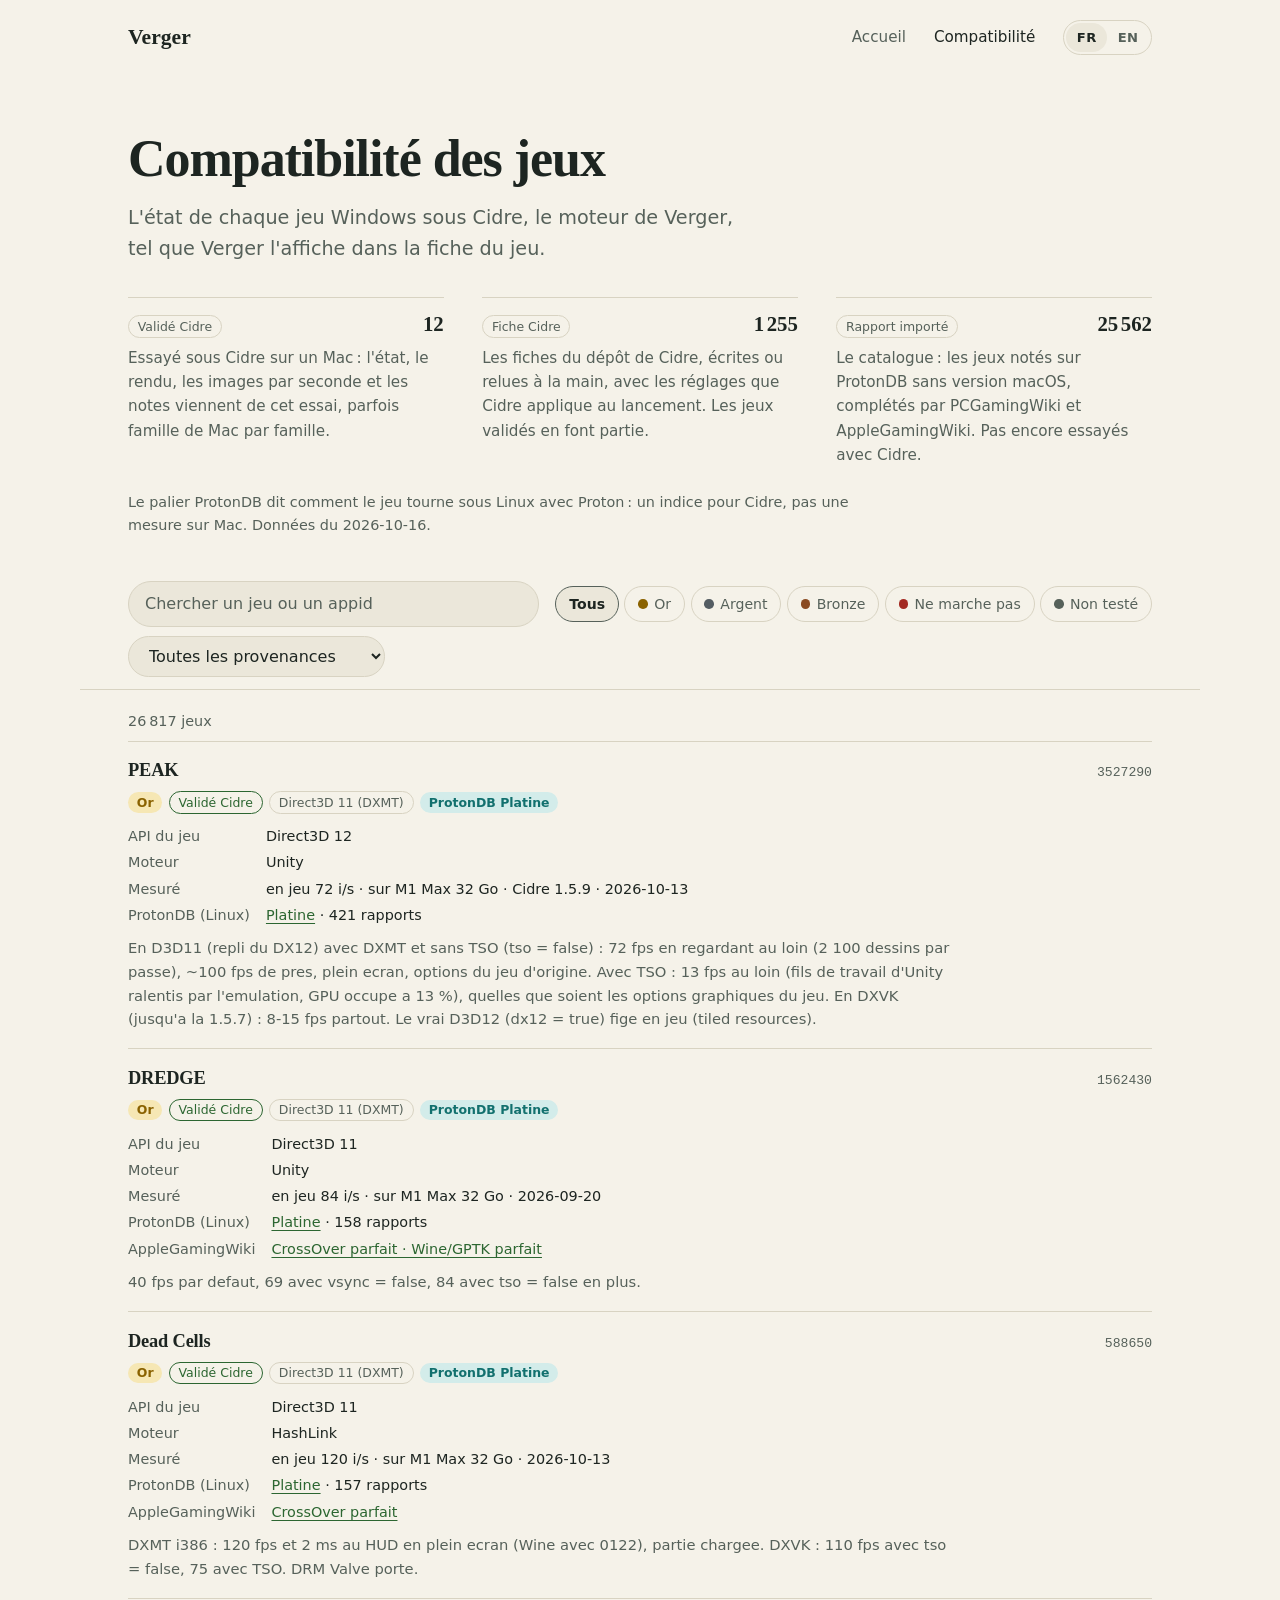
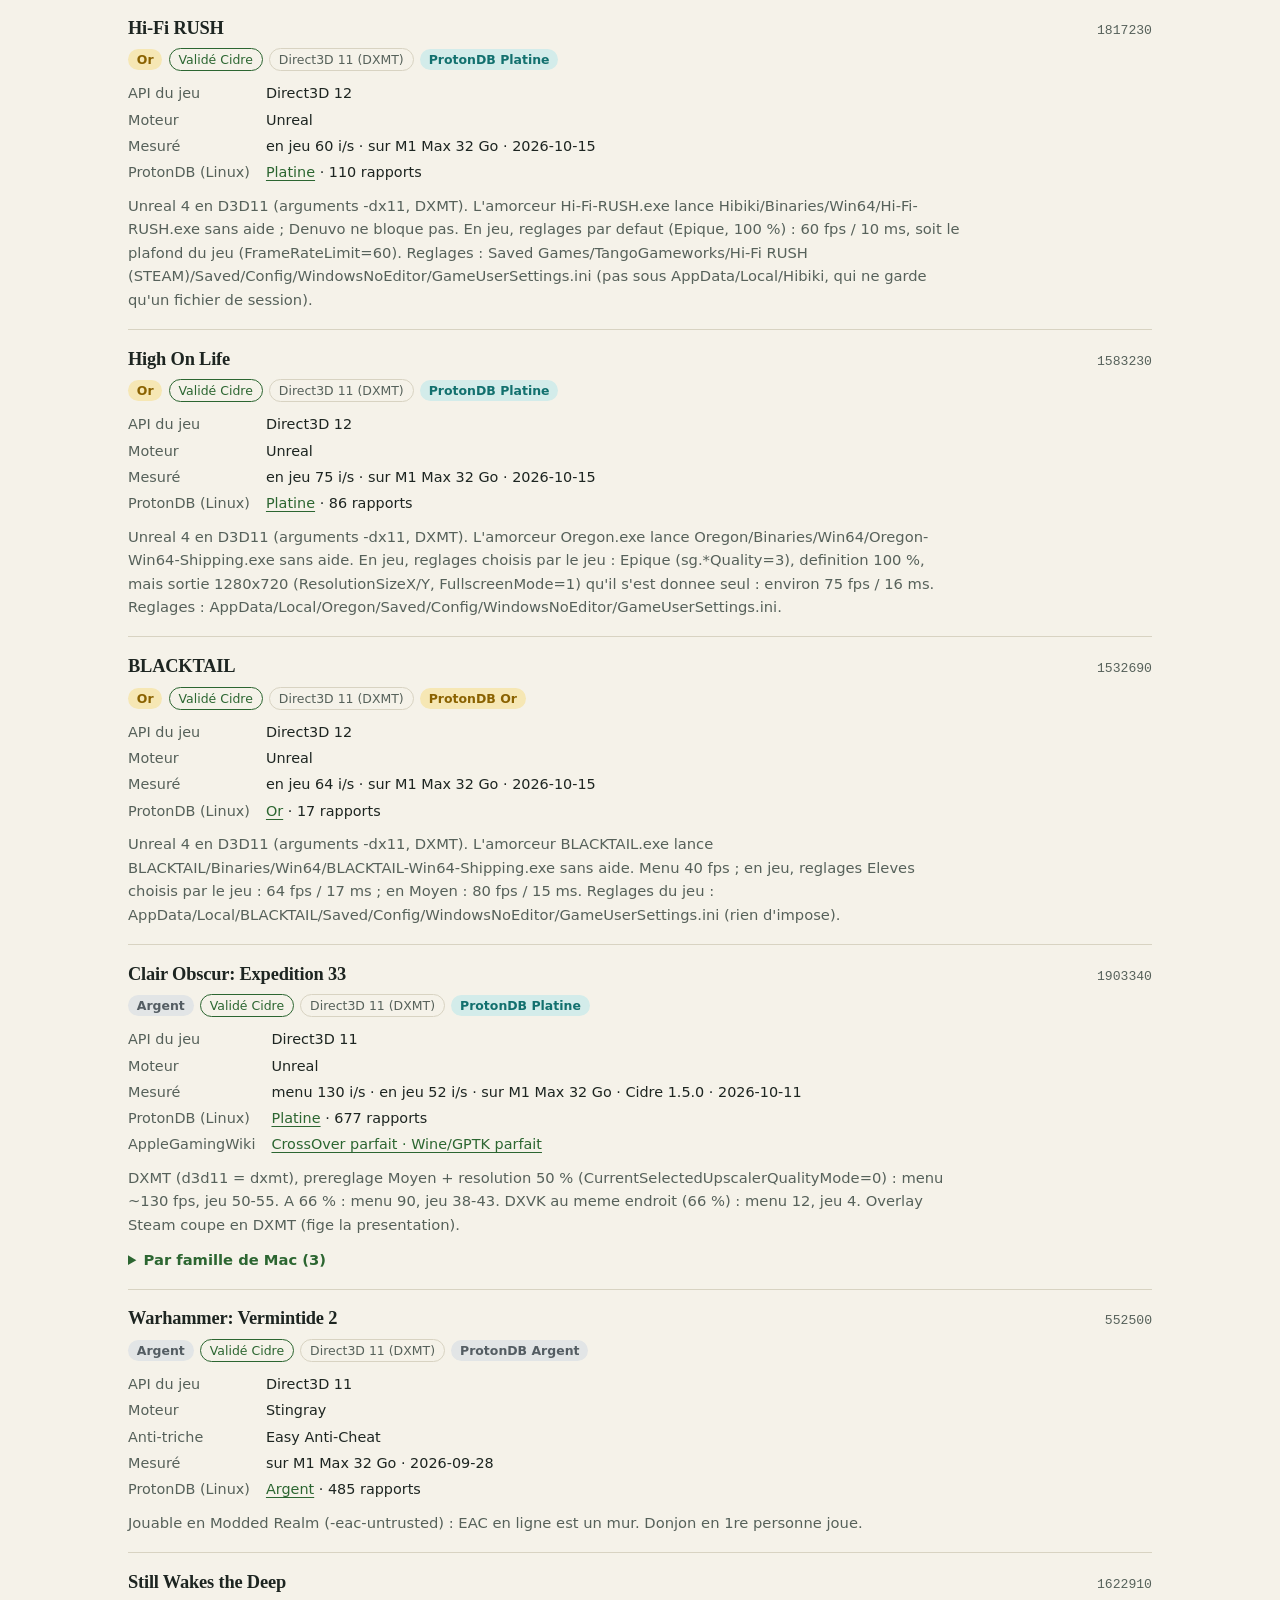
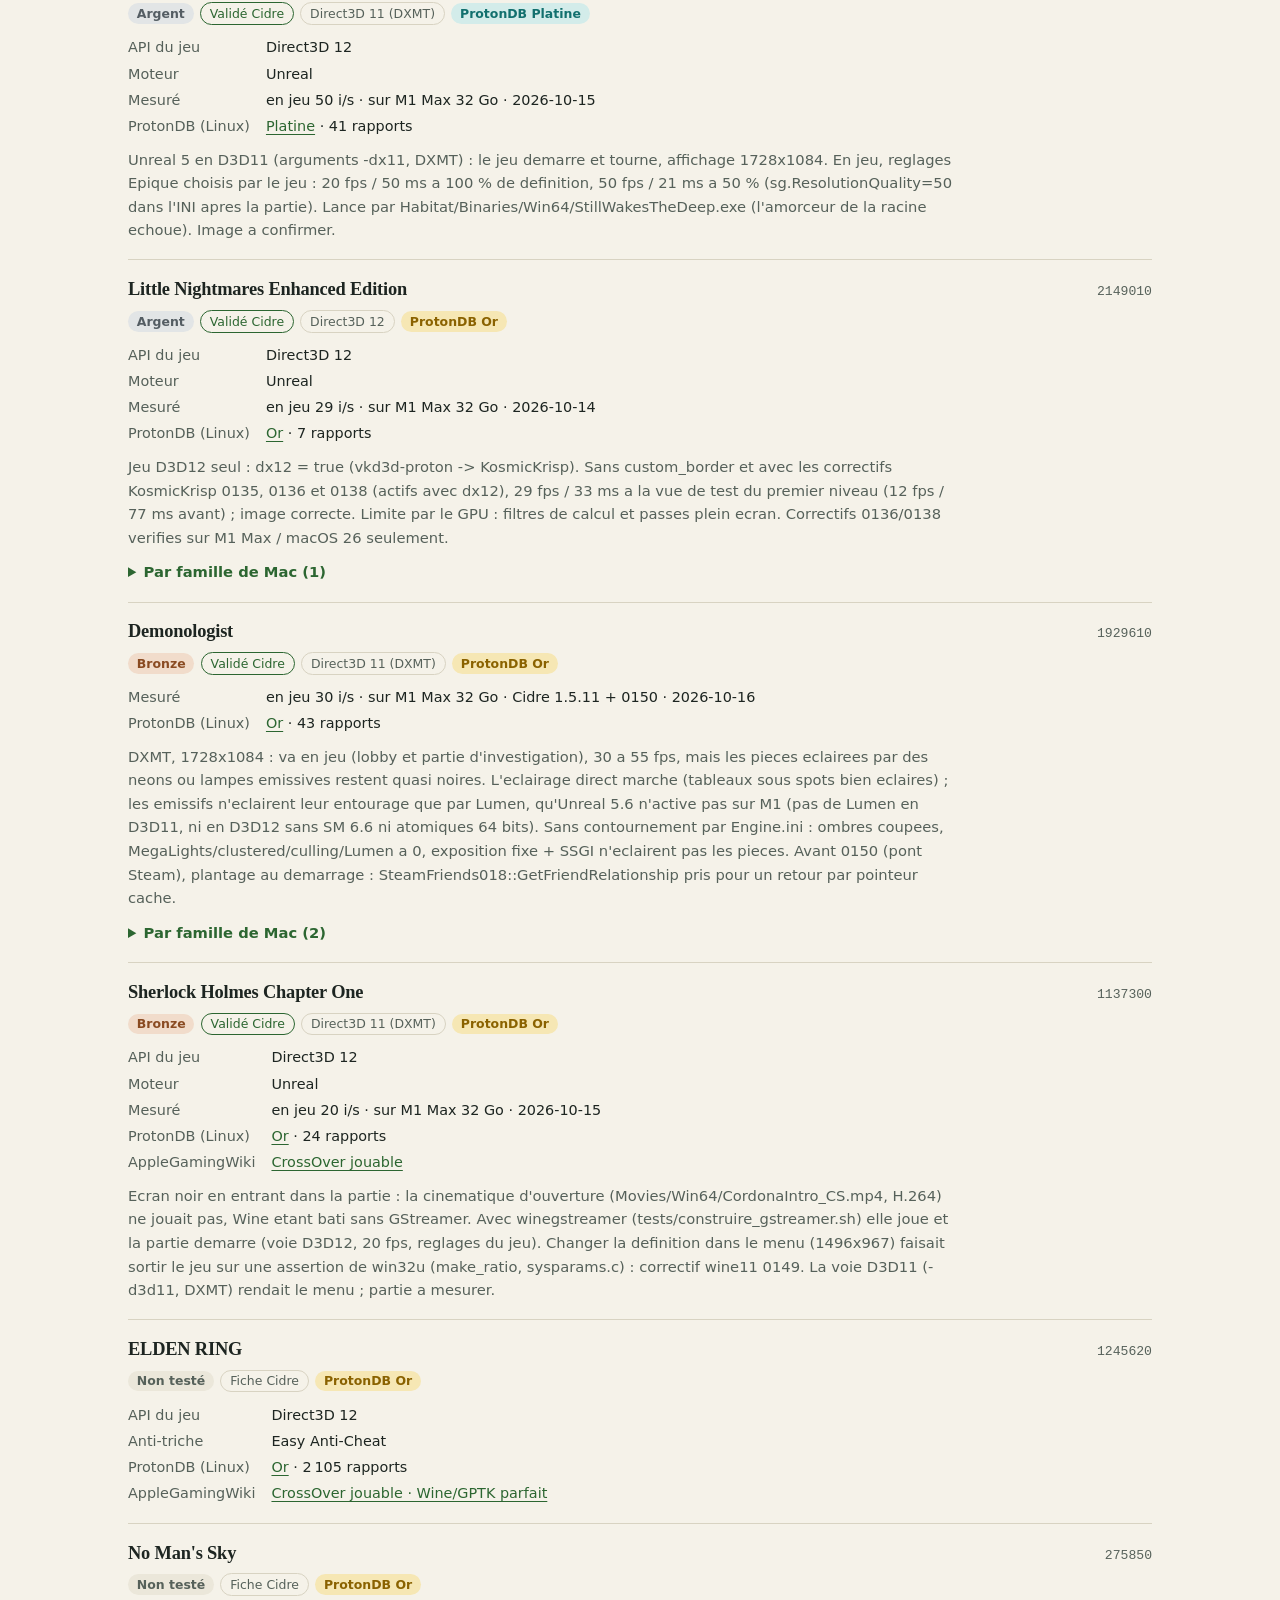
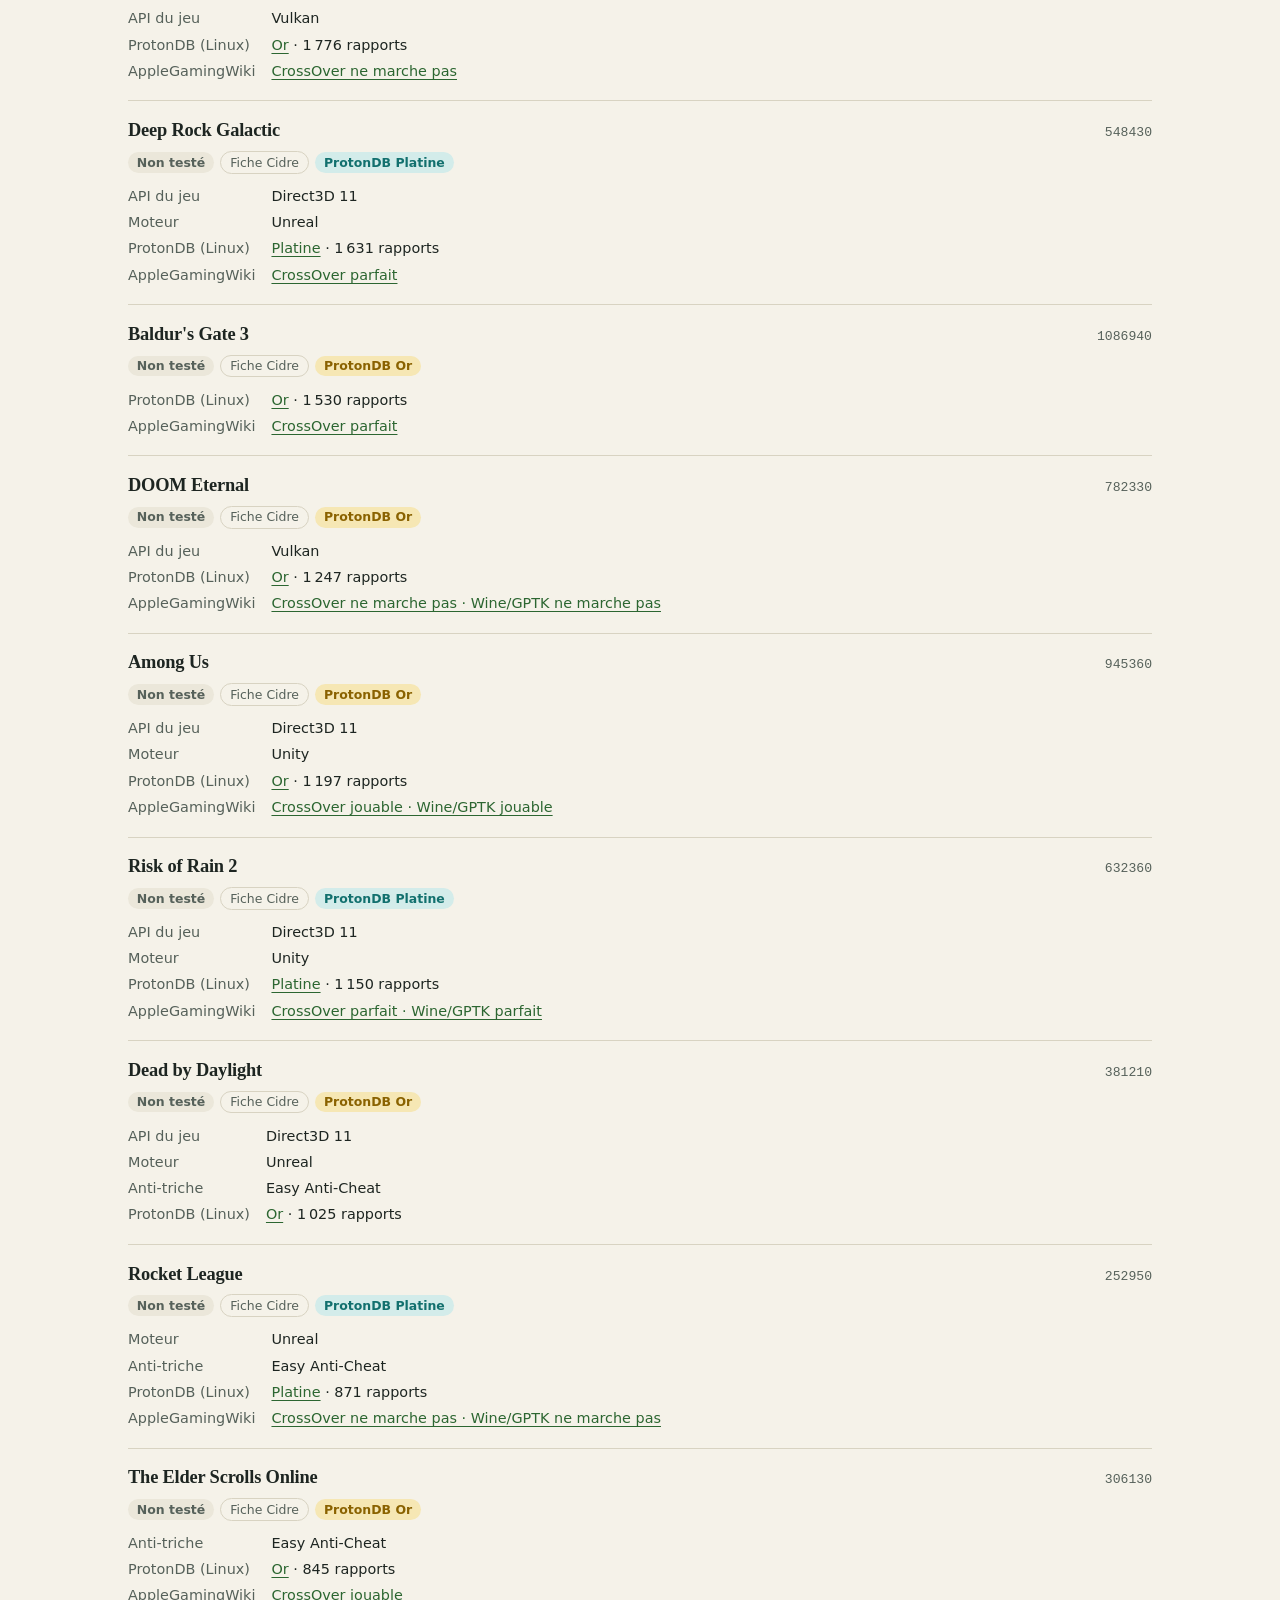
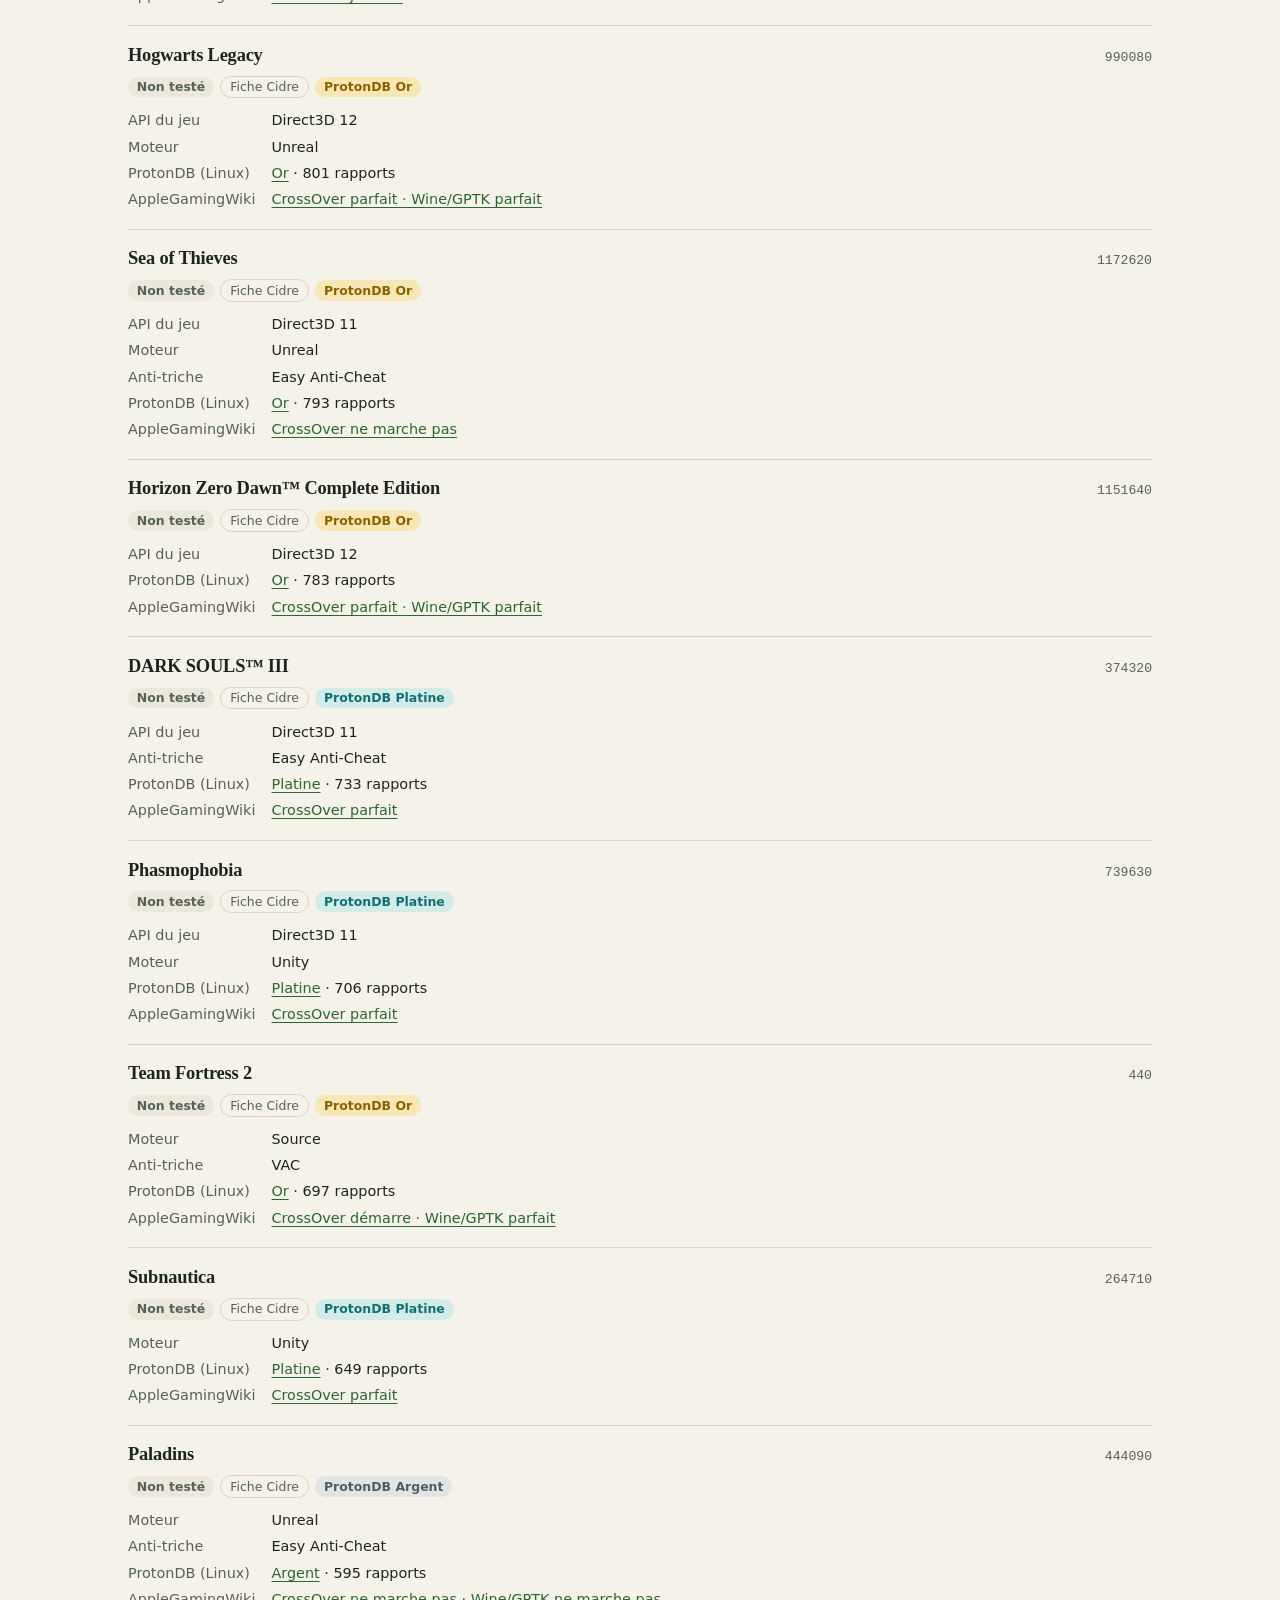
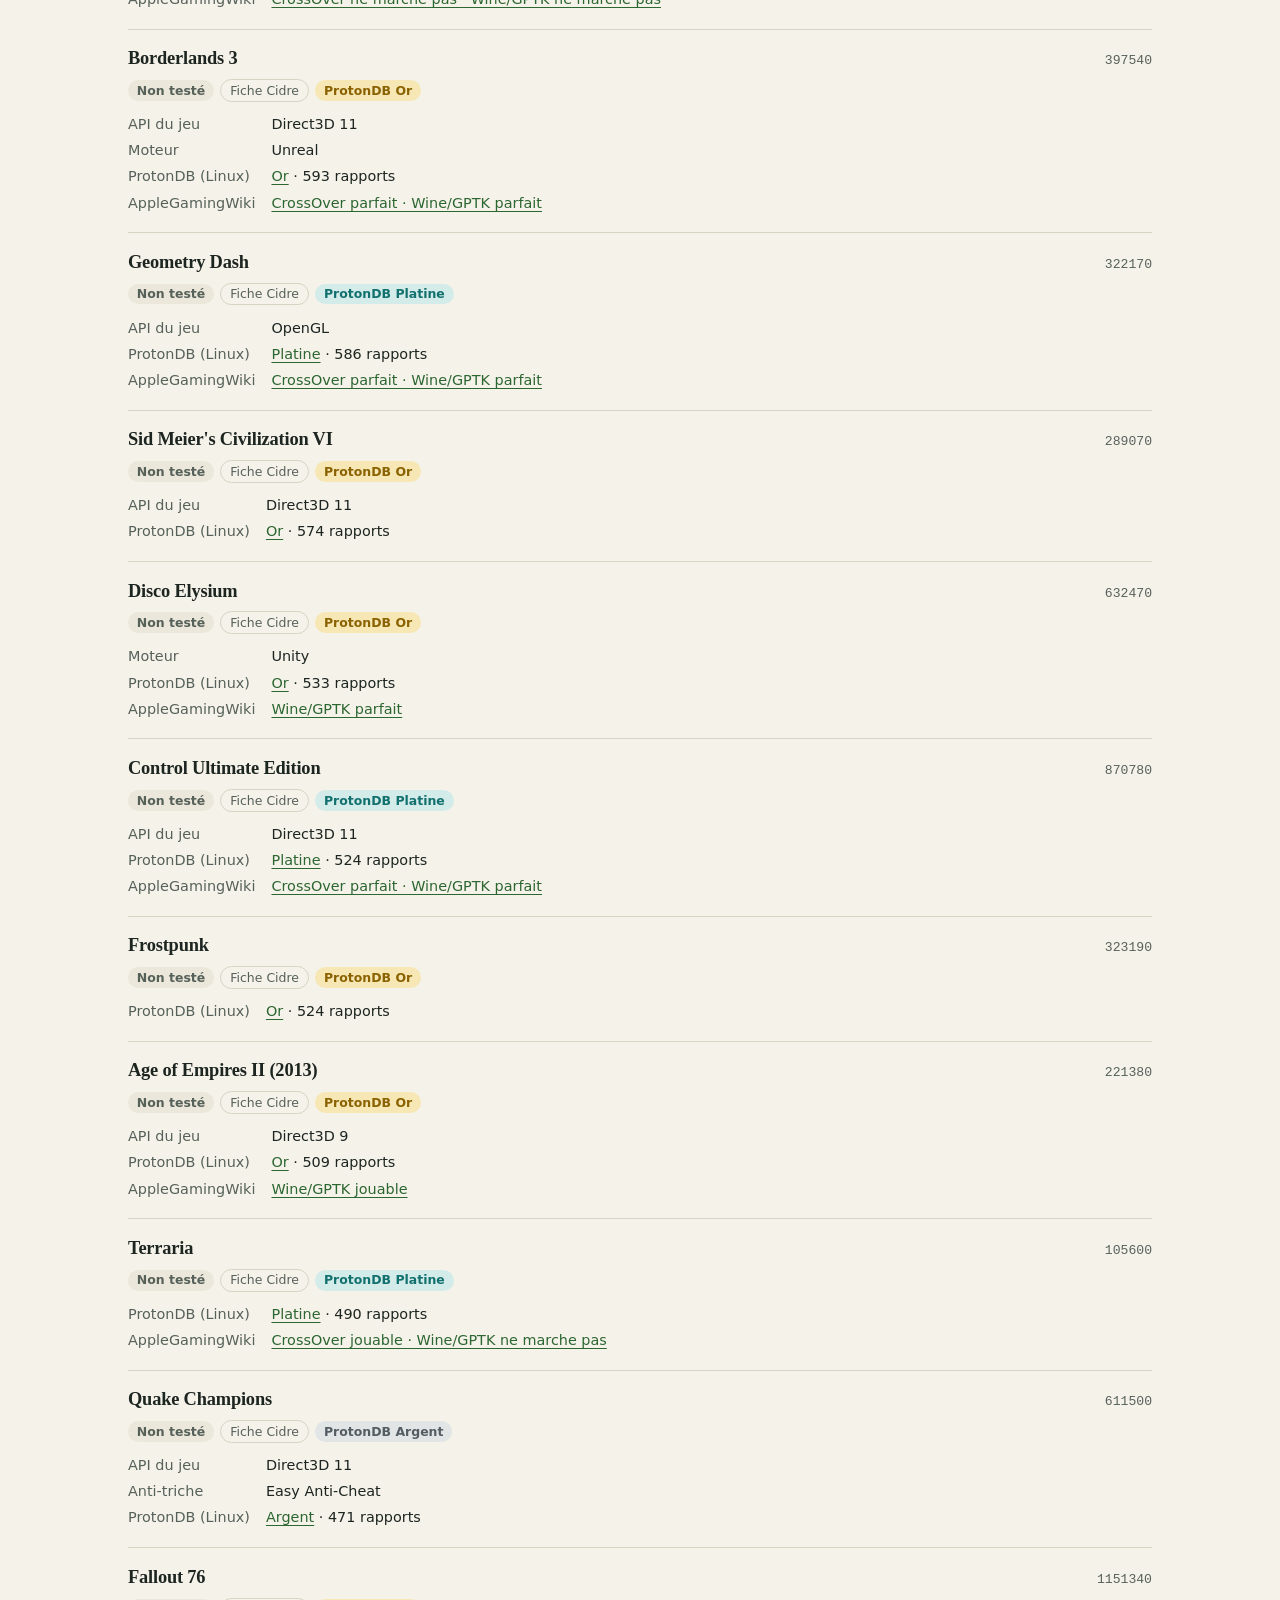
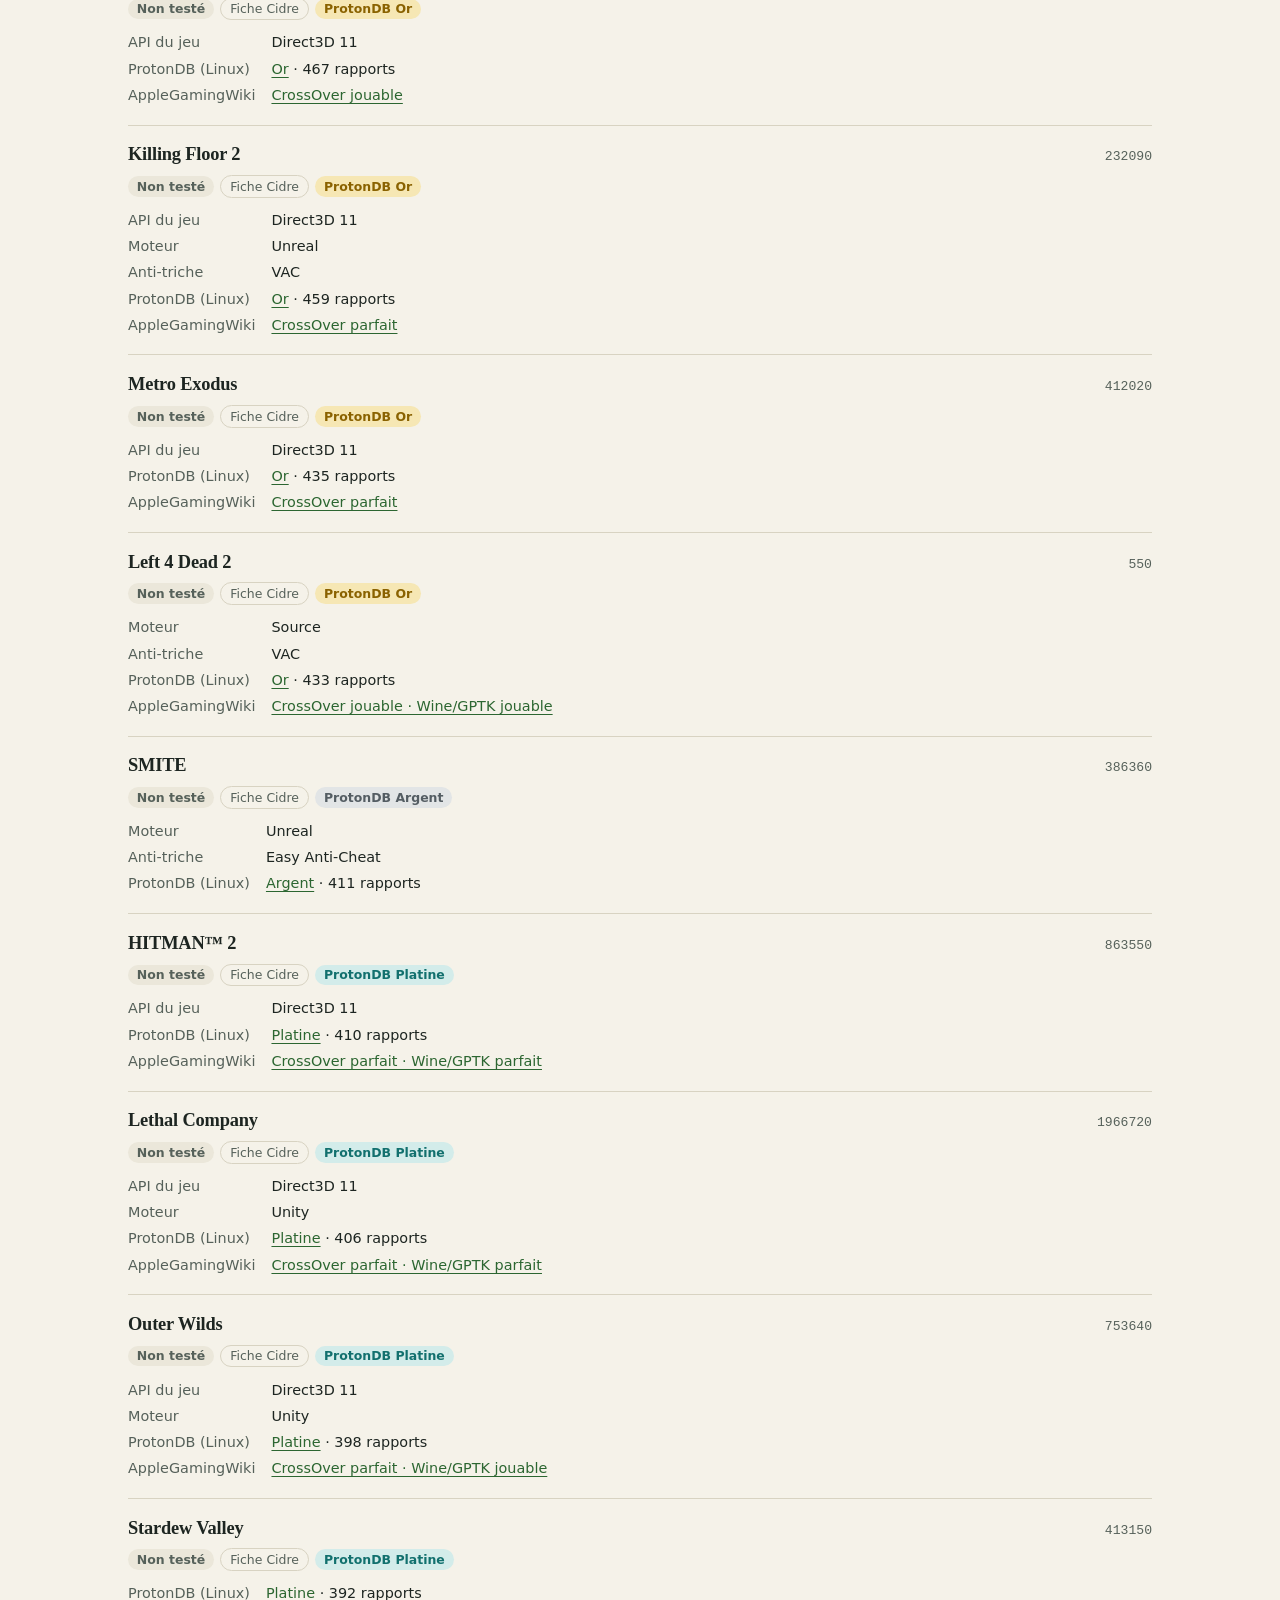
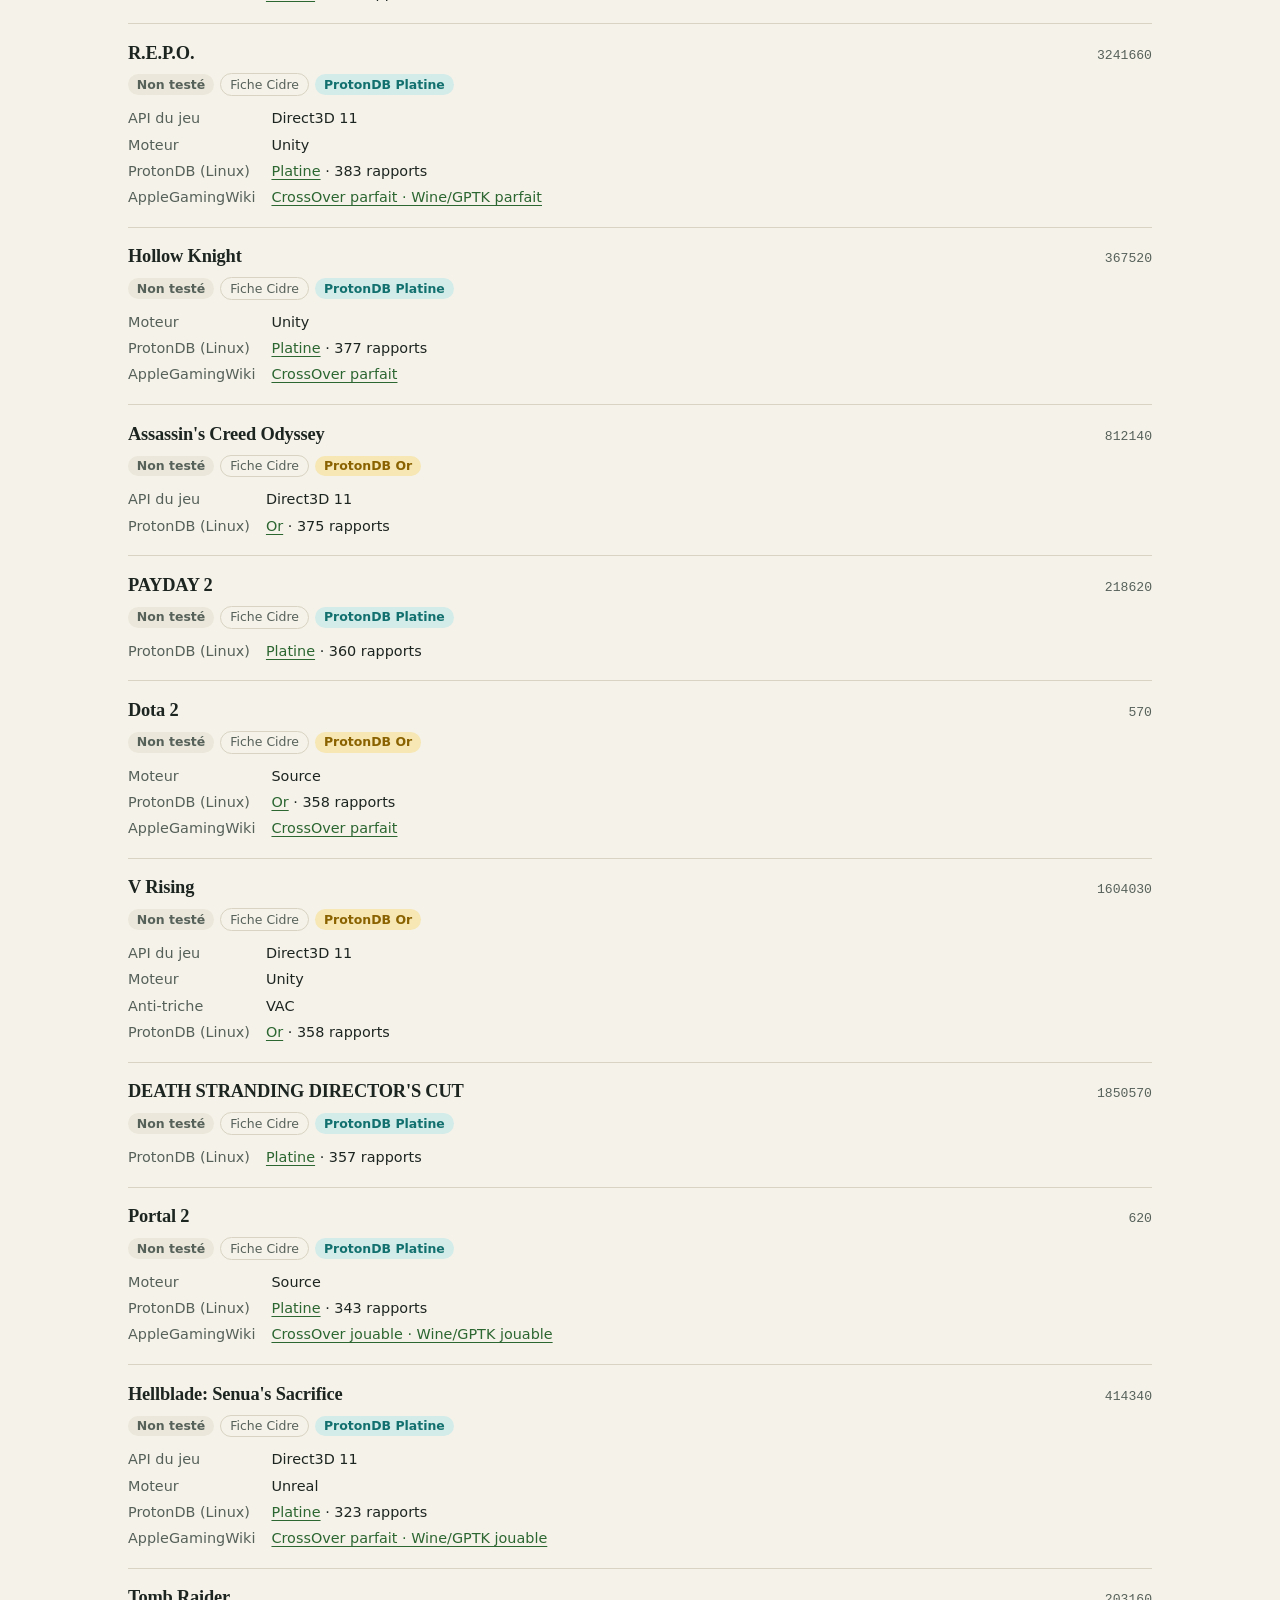
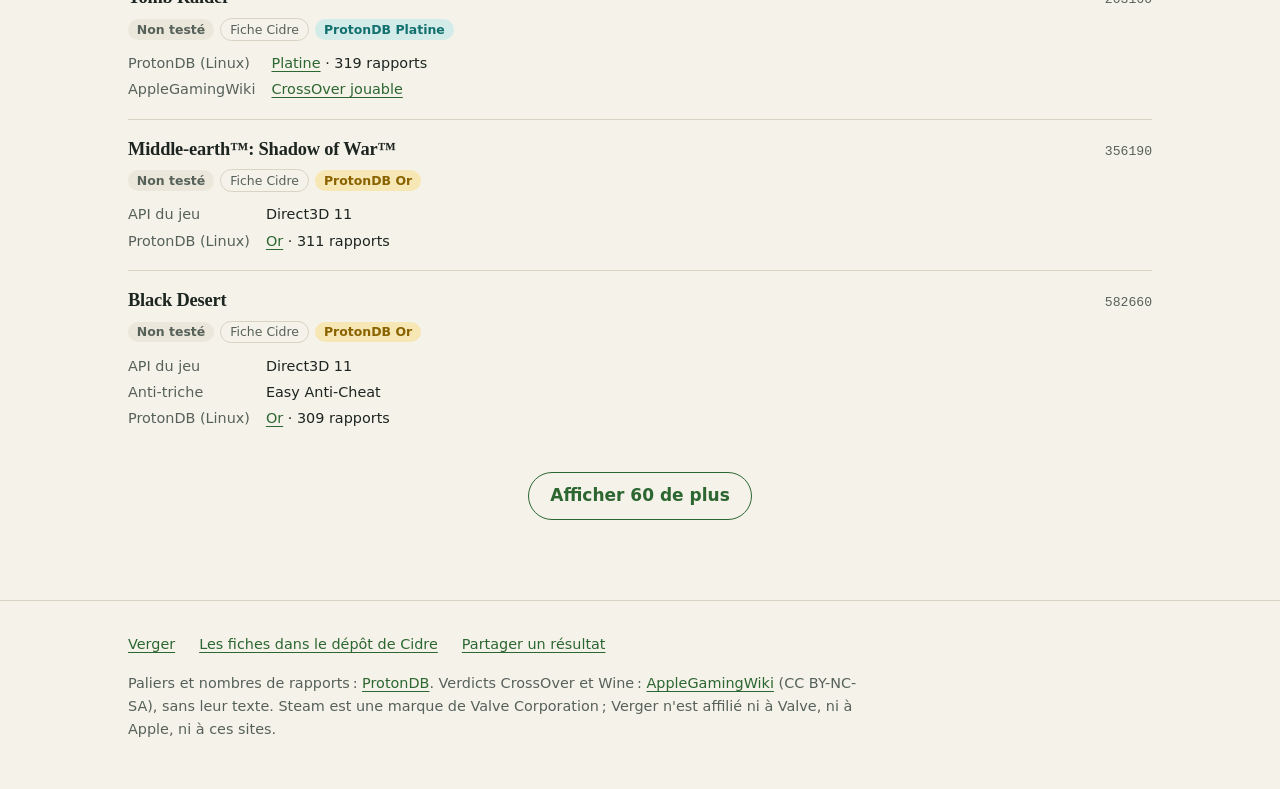
==== docs/compatibilite/index.html @ 1a974ca6 "Site : page Compatibilite des jeux (FR/EN), etat de chaque jeu tel que Verger l'affiche, avec recher" ====
<!doctype html>
<html lang="fr">
<head>
<meta charset="utf-8">
<meta name="viewport" content="width=device-width, initial-scale=1">
<title>Compatibilité des jeux — Verger</title>
<meta name="description" content="L'état de chaque jeu Windows sous Cidre, le moteur de Verger, sur Mac Apple Silicon : or, argent, bronze ou non testé, rendu, mesures et notes.">
<link rel="canonical" href="https://gtranche.github.io/verger/compatibilite/">
<link rel="alternate" hreflang="fr" href="https://gtranche.github.io/verger/compatibilite/">
<link rel="alternate" hreflang="en" href="https://gtranche.github.io/verger/en/compatibility/">
<meta property="og:type" content="website">
<meta property="og:title" content="Compatibilité des jeux — Verger">
<meta property="og:description" content="L'état de chaque jeu Windows sous Cidre sur Mac Apple Silicon.">
<meta property="og:url" content="https://gtranche.github.io/verger/compatibilite/">
<meta property="og:image" content="https://gtranche.github.io/verger/captures/bibliotheque.png">
<meta name="theme-color" content="#f5f2e9" media="(prefers-color-scheme: light)">
<meta name="theme-color" content="#141716" media="(prefers-color-scheme: dark)">
<link rel="icon" href="../favicon.png" type="image/png">
<link rel="apple-touch-icon" href="../apple-touch-icon.png">
<link rel="stylesheet" href="../site.css">
<link rel="preload" href="jeux.json" as="fetch" crossorigin>
</head>
<body>
<a class="passer" href="#contenu">Aller au contenu</a>

<header class="cadre bandeau">
  <a class="marque" href="../" aria-label="Verger, accueil">
    Verger
  </a>
  <nav class="menu" aria-label="Sections">
    <a class="ancre" href="../">Accueil</a>
    <a href="./" aria-current="page">Compatibilité</a>
    <span class="langues">
      <a href="./" lang="fr" aria-current="page" data-langue="fr">FR</a>
      <a href="../en/compatibility/" lang="en" hreflang="en" data-langue="en" aria-label="English version">EN</a>
    </span>
  </nav>
</header>

<main id="contenu">
  <div class="cadre compat" id="compat" data-donnees="jeux.json">
    <h1>Compatibilité des jeux</h1>
    <p class="chapo">L'état de chaque jeu Windows sous Cidre, le moteur de Verger, tel que Verger l'affiche dans la fiche du jeu.</p>

    <dl class="provenances">
      <div>
        <dt><span class="origine">Validé Cidre</span> <b data-total="t"></b></dt>
        <dd>Essayé sous Cidre sur un Mac&#8239;: l'état, le rendu, les images par seconde et les notes viennent de cet essai, parfois famille de Mac par famille.</dd>
      </div>
      <div>
        <dt><span class="origine">Fiche Cidre</span> <b data-total="d"></b></dt>
        <dd>Les fiches du dépôt de Cidre, écrites ou relues à la main, avec les réglages que Cidre applique au lancement. Les jeux validés en font partie.</dd>
      </div>
      <div>
        <dt><span class="origine">Rapport importé</span> <b data-total="c"></b></dt>
        <dd>Le catalogue&#8239;: les jeux notés sur ProtonDB sans version macOS, complétés par PCGamingWiki et AppleGamingWiki. Pas encore essayés avec Cidre.</dd>
      </div>
    </dl>

    <p class="legende">Le palier ProtonDB dit comment le jeu tourne sous Linux avec Proton&#8239;: un indice pour Cidre, pas une mesure sur Mac. Données du <span data-date>—</span>.</p>

    <div class="filtres" role="search">
      <label class="recherche">
        <span class="visuel-cache">Chercher un jeu</span>
        <input type="search" data-recherche placeholder="Chercher un jeu ou un appid" autocomplete="off" spellcheck="false">
      </label>
      <div class="etats" role="group" aria-label="État">
        <button type="button" data-etat="">Tous</button>
        <button type="button" data-etat="or"><span class="point etat-or"></span>Or</button>
        <button type="button" data-etat="argent"><span class="point etat-argent"></span>Argent</button>
        <button type="button" data-etat="bronze"><span class="point etat-bronze"></span>Bronze</button>
        <button type="button" data-etat="ko"><span class="point etat-ko"></span>Ne marche pas</button>
        <button type="button" data-etat="non-teste"><span class="point etat-non-teste"></span>Non testé</button>
      </div>
      <label class="provenance">
        <span class="visuel-cache">Provenance</span>
        <select data-origine>
          <option value="">Toutes les provenances</option>
          <option value="t">Validé Cidre</option>
          <option value="d">Fiches Cidre</option>
          <option value="c">Rapports importés</option>
        </select>
      </label>
    </div>

    <p class="compte" data-compte aria-live="polite"></p>
    <ul class="jeux" data-liste></ul>
    <button type="button" class="bouton-suite" data-suite hidden></button>
    <noscript><p>Cette liste a besoin de JavaScript. Les fiches sont aussi lisibles dans le <a href="https://github.com/gtranche/cidre/tree/main/profils">dépôt de Cidre</a>.</p></noscript>
  </div>
</main>

<footer class="pied">
  <div class="cadre">
    <nav aria-label="Liens">
      <a href="../">Verger</a>
      <a href="https://github.com/gtranche/cidre/tree/main/profils">Les fiches dans le dépôt de Cidre</a>
      <a href="https://github.com/gtranche/cidre/blob/main/profils/CONTRIBUER.md">Partager un résultat</a>
    </nav>
    <p>Paliers et nombres de rapports&#8239;: <a href="https://www.protondb.com/">ProtonDB</a>. Verdicts CrossOver et Wine&#8239;: <a href="https://www.applegamingwiki.com/">AppleGamingWiki</a> (CC BY-NC-SA), sans leur texte. Steam est une marque de Valve Corporation&#8239;; Verger n'est affilié ni à Valve, ni à Apple, ni à ces sites.</p>
  </div>
</footer>

<script src="compatibilite.js"></script>
<script>
document.querySelectorAll("[data-langue]").forEach(function (lien) {
  lien.addEventListener("click", function () {
    try { localStorage.setItem("verger-langue", lien.dataset.langue); } catch (e) {}
  });
});
</script>
</body>
</html>
---- docs/site.css ----
/* Site de présentation de Verger, servi tel quel par GitHub Pages (dossier docs/).
   Pas de chaîne de construction : index.html (français), en/index.html (anglais)
   et cette feuille. Clair et sombre suivent le réglage du système. La page de
   compatibilité (compatibilite/, en/compatibility/) lit compatibilite/jeux.json,
   que Scripts/compatibilite.py génère depuis les fiches de Cidre. */

:root {
  color-scheme: light dark;

  --fond: #f5f2e9;
  --surface: #ebe7da;
  --encre: #1d2521;
  --encre-douce: #56615a;
  --trait: #d8d3c2;
  --accent: #2c6631;
  --sur-accent: #ffffff;
  --ambre: #9a5a14;

  --serif: ui-serif, "New York", "Iowan Old Style", "Palatino Linotype", Georgia, serif;
  --sans: system-ui, -apple-system, "Segoe UI", Roboto, "Helvetica Neue", sans-serif;
  --mono: ui-monospace, "SF Mono", Menlo, Consolas, monospace;

  --marge: clamp(1.25rem, 5vw, 3rem);
  --large: 70rem;
  --colonne: 38rem;
}

@media (prefers-color-scheme: dark) {
  :root {
    --fond: #141716;
    --surface: #1c201f;
    --encre: #eceae3;
    --encre-douce: #a2aaa4;
    --trait: #2d3331;
    --accent: #8fd07f;
    --sur-accent: #10200f;
    --ambre: #e0a04e;
  }
}

*, *::before, *::after { box-sizing: border-box; }

html {
  -webkit-text-size-adjust: 100%;
  text-size-adjust: 100%;
  scroll-behavior: smooth;
}

@media (prefers-reduced-motion: reduce) {
  html { scroll-behavior: auto; }
}

body {
  margin: 0;
  background: var(--fond);
  color: var(--encre);
  font: 1.0625rem/1.6 var(--sans);
  overflow-wrap: break-word;
}

img { display: block; max-width: 100%; height: auto; }

a { color: var(--accent); text-underline-offset: 0.18em; }
a:hover { text-decoration-thickness: 2px; }

:focus-visible {
  outline: 2px solid var(--accent);
  outline-offset: 3px;
  border-radius: 4px;
}

h1, h2, h3 {
  font-family: var(--serif);
  font-weight: 600;
  line-height: 1.15;
  letter-spacing: -0.01em;
  text-wrap: balance;
  margin: 0;
}

h2 { font-size: clamp(1.6rem, 3.6vw, 2.25rem); }
h3 { font-size: 1.15rem; line-height: 1.3; }

p { margin: 0; }
p + p { margin-top: 0.9em; }

code {
  font: 0.92em var(--mono);
  background: var(--surface);
  border: 1px solid var(--trait);
  border-radius: 5px;
  padding: 0.08em 0.35em;
}

.cadre {
  max-width: var(--large);
  margin-inline: auto;
  padding-inline: var(--marge);
}

.passer {
  position: absolute;
  left: -999rem;
}
.passer:focus {
  left: var(--marge);
  top: 0.75rem;
  z-index: 10;
  background: var(--fond);
  padding: 0.4rem 0.8rem;
}

/* --- Bandeau ------------------------------------------------------------ */

.bandeau {
  display: flex;
  align-items: center;
  justify-content: space-between;
  gap: 1rem;
  padding-block: 1.25rem;
}

.marque {
  font: 600 1.35rem/1 var(--serif);
  color: var(--encre);
  text-decoration: none;
}

.menu {
  display: flex;
  align-items: center;
  gap: clamp(0.9rem, 2.5vw, 1.75rem);
  font-size: 0.95rem;
}
.menu a { color: var(--encre-douce); text-decoration: none; }
.menu a:hover { color: var(--encre); text-decoration: underline; }

.langues {
  display: inline-flex;
  border: 1px solid var(--trait);
  border-radius: 999px;
  padding: 2px;
  font-size: 0.82rem;
  font-weight: 600;
  letter-spacing: 0.04em;
}
.langues a {
  padding: 0.25rem 0.65rem;
  border-radius: 999px;
}
.langues a:hover { text-decoration: none; }
.langues a[aria-current] {
  background: var(--surface);
  color: var(--encre);
}

@media (max-width: 44rem) {
  .menu .ancre { display: none; }
}

/* --- Ouverture ---------------------------------------------------------- */

.ouverture { padding-block: clamp(2rem, 7vw, 5rem) 0; }

.ouverture .icone {
  width: clamp(5rem, 12vw, 7rem);
  margin: 0 0 1rem -0.5rem;   /* l'icône porte sa propre marge transparente */
}

.ouverture h1 {
  font-size: clamp(2.1rem, 6vw, 3.75rem);
  line-height: 1.08;
  letter-spacing: -0.02em;
  max-width: 19ch;
}

.ouverture .chapo {
  margin-top: 1.4rem;
  max-width: var(--colonne);
  font-size: clamp(1.1rem, 2.2vw, 1.3rem);
  color: var(--encre-douce);
}

.actions {
  display: flex;
  flex-wrap: wrap;
  align-items: center;
  gap: 0.9rem 1.5rem;
  margin-top: 2rem;
}

.bouton {
  display: inline-flex;
  align-items: center;
  gap: 0.55rem;
  padding: 0.8rem 1.3rem;
  border-radius: 999px;
  background: var(--accent);
  color: var(--sur-accent);
  font-weight: 600;
  text-decoration: none;
}
.bouton:hover { filter: brightness(1.08); }
.bouton svg { width: 1.05rem; height: 1.05rem; }

.requis {
  margin-top: 1rem;
  font-size: 0.9rem;
  color: var(--encre-douce);
}

.capture {
  display: block;
  margin: 0;
}
.capture a { display: block; border-radius: 12px; }
.capture figcaption {
  margin-top: 0.25rem;
  font-size: 0.85rem;
  color: var(--encre-douce);
  text-align: center;
}

.ouverture .capture { margin-top: clamp(1rem, 3vw, 2rem); }

/* --- Sections ----------------------------------------------------------- */

section { padding-block: clamp(3rem, 8vw, 5.5rem); }

.intro {
  max-width: var(--colonne);
  margin-top: 1rem;
  color: var(--encre-douce);
}

/* Bibliothèque : quatre capacités */
.capacites {
  display: grid;
  gap: 0 clamp(1.5rem, 3vw, 2.5rem);
  margin: 2.25rem 0 0;
  padding: 0;
  list-style: none;
}
@media (min-width: 40rem) { .capacites { grid-template-columns: repeat(2, 1fr); } }
@media (min-width: 64rem) { .capacites { grid-template-columns: repeat(4, 1fr); } }
.capacites li {
  padding-block: 1.25rem;
  border-top: 1px solid var(--trait);
}
.capacites p {
  margin-top: 0.4rem;
  color: var(--encre-douce);
  font-size: 0.98rem;
}

/* Texte et capture côte à côte */
.duo {
  display: grid;
  gap: clamp(1.5rem, 4vw, 3.5rem);
  align-items: center;
}
@media (min-width: 60rem) {
  .duo { grid-template-columns: 5fr 7fr; }
  .duo.inverse { grid-template-columns: 7fr 5fr; }
  .duo.inverse > .capture { order: -1; }
}

.niveaux {
  display: flex;
  flex-wrap: wrap;
  align-items: center;
  gap: 0.5rem;
  margin: 1.5rem 0 0.9rem;
  padding: 0;
  list-style: none;
  font-size: 0.9rem;
}
.niveaux li {
  display: inline-flex;
  align-items: center;
  gap: 0.5rem;
}
.niveaux span {
  border: 1px solid var(--trait);
  border-radius: 999px;
  padding: 0.3rem 0.8rem;
  background: var(--surface);
}
.niveaux li:last-child span {
  border-color: var(--accent);
  color: var(--accent);
  font-weight: 600;
}
.niveaux li:not(:last-child)::after {
  content: "›";
  color: var(--encre-douce);
}
.legende { font-size: 0.9rem; color: var(--encre-douce); }

.reglages {
  margin: 1.5rem 0 0;
  display: grid;
  grid-template-columns: auto 1fr;
  gap: 0.75rem 1.25rem;
}
.reglages dt { font-weight: 600; }
.reglages dd { margin: 0; color: var(--encre-douce); }

/* Installer */
.bande {
  background: var(--surface);
  border-block: 1px solid var(--trait);
}

.etapes {
  display: grid;
  grid-template-columns: repeat(auto-fit, minmax(min(100%, 16rem), 1fr));
  gap: 1.75rem clamp(1.5rem, 4vw, 3rem);
  margin: 2.25rem 0 0;
  padding: 0;
  list-style: none;
  counter-reset: etape;
}
.etapes li { counter-increment: etape; }
.etapes li::before {
  content: counter(etape);
  display: block;
  font: 600 2.6rem/1 var(--serif);
  color: var(--ambre);
  margin-bottom: 0.6rem;
}
.etapes p { margin-top: 0.4rem; color: var(--encre-douce); font-size: 0.98rem; }
.etapes code { background: var(--fond); }

.etapes + .note { margin-top: 1.75rem; color: var(--encre-douce); font-size: 0.95rem; }

.configuration {
  margin-top: 2.5rem;
  padding-top: 1.5rem;
  border-top: 1px solid var(--trait);
}
.configuration h3 { font-family: var(--sans); font-size: 0.82rem; letter-spacing: 0.08em; text-transform: uppercase; color: var(--encre-douce); }
.configuration ul {
  display: flex;
  flex-wrap: wrap;
  gap: 0.4rem 2rem;
  margin: 0.75rem 0 0;
  padding: 0;
  list-style: none;
}

.suite { margin-top: 2rem; }

/* Cidre */
.pile {
  margin: 0;
  padding: 0;
  list-style: none;
  border-top: 1px solid var(--trait);
}
.pile li {
  display: flex;
  justify-content: space-between;
  align-items: baseline;
  gap: 1.5rem;
  padding-block: 0.85rem;
  border-bottom: 1px solid var(--trait);
}
.pile b { font: 600 1.15rem var(--serif); }
.pile span { color: var(--encre-douce); font-size: 0.95rem; text-align: right; }

.lien-fort { display: inline-block; margin-top: 1.25rem; font-weight: 600; }

/* Limites */
.limites {
  max-width: 46rem;
  margin: 2rem 0 0;
  padding: 0;
  list-style: none;
}
.limites li {
  padding-block: 1rem;
  border-top: 1px solid var(--trait);
  color: var(--encre-douce);
}
.limites b { color: var(--encre); }

/* --- Pied --------------------------------------------------------------- */

.pied {
  border-top: 1px solid var(--trait);
  padding-block: 2rem 3rem;
  font-size: 0.9rem;
  color: var(--encre-douce);
}
.pied nav {
  display: flex;
  flex-wrap: wrap;
  gap: 0.5rem 1.5rem;
  margin-bottom: 1rem;
}
.pied p { max-width: 46rem; }

/* --- Compatibilité des jeux (compatibilite/, en/compatibility/) ---------- */

:root {
  --or: #8a6200;
  --or-fond: #f6e7b4;
  --argent: #545d63;
  --argent-fond: #e2e5e6;
  --bronze: #8a4b22;
  --bronze-fond: #f1dccb;
  --ko: #a32a22;
  --ko-fond: #f5d6d2;
  --platine: #12706e;
  --platine-fond: #d3ecea;
}
@media (prefers-color-scheme: dark) {
  :root {
    --or: #f0c760;
    --or-fond: #3a3014;
    --argent: #c4cbcf;
    --argent-fond: #2d3336;
    --bronze: #e3a175;
    --bronze-fond: #3b2a1e;
    --ko: #f0918a;
    --ko-fond: #3e2120;
    --platine: #7fd3cf;
    --platine-fond: #173634;
  }
}

.visuel-cache {
  position: absolute;
  width: 1px;
  height: 1px;
  overflow: hidden;
  clip-path: inset(50%);
  white-space: nowrap;
}

.menu a[aria-current] { color: var(--encre); }

.compat { padding-block: clamp(1.5rem, 5vw, 3.5rem) clamp(3rem, 8vw, 5rem); }
.compat h1 {
  font-size: clamp(2rem, 5.5vw, 3.25rem);
  line-height: 1.08;
  letter-spacing: -0.02em;
}
.compat .chapo {
  margin-top: 1rem;
  max-width: var(--colonne);
  font-size: clamp(1.05rem, 2vw, 1.2rem);
  color: var(--encre-douce);
}

.provenances {
  display: grid;
  gap: 0 clamp(1.5rem, 3vw, 2.5rem);
  margin: 2rem 0 0;
}
@media (min-width: 52rem) { .provenances { grid-template-columns: repeat(3, 1fr); } }
.provenances > div { padding-block: 1rem; border-top: 1px solid var(--trait); }
.provenances dt { display: flex; align-items: baseline; justify-content: space-between; gap: 1rem; }
.provenances dt b { font: 600 1.3rem/1 var(--serif); }
.provenances dd { margin: 0.5rem 0 0; color: var(--encre-douce); font-size: 0.95rem; }
.compat > .legende { margin-top: 0.5rem; max-width: 46rem; }

.filtres {
  display: flex;
  flex-wrap: wrap;
  align-items: center;
  gap: 0.6rem 1rem;
  margin: 2rem calc(-1 * var(--marge)) 0;
  padding: 0.75rem var(--marge);
  background: var(--fond);
  border-bottom: 1px solid var(--trait);
}
@media (min-width: 44rem) {
  .filtres { position: sticky; top: 0; z-index: 2; }
}
.recherche { flex: 1 1 12rem; }
.recherche input, .provenance select {
  width: 100%;
  font: inherit;
  font-size: 1rem;           /* 16px : Safari sur iPhone ne zoome pas */
  color: var(--encre);
  background: var(--surface);
  border: 1px solid var(--trait);
  border-radius: 999px;
  padding: 0.55rem 1rem;
}
.provenance select { width: auto; padding-right: 2rem; }
.recherche input::placeholder { color: var(--encre-douce); }

.etats { display: flex; flex-wrap: wrap; gap: 0.35rem; }
.etats button {
  display: inline-flex;
  align-items: center;
  gap: 0.4rem;
  font: inherit;
  font-size: 0.88rem;
  color: var(--encre-douce);
  background: none;
  border: 1px solid var(--trait);
  border-radius: 999px;
  padding: 0.35rem 0.8rem;
  cursor: pointer;
}
.etats button:hover { color: var(--encre); }
.etats button[aria-pressed="true"] {
  color: var(--encre);
  background: var(--surface);
  border-color: var(--encre-douce);
  font-weight: 600;
}
.point { width: 0.6rem; height: 0.6rem; border-radius: 50%; background: var(--c, var(--encre-douce)); }

.compte { margin-top: 1.25rem; font-size: 0.9rem; color: var(--encre-douce); }

.jeux { margin: 0.5rem 0 0; padding: 0; list-style: none; }
.jeu { padding-block: 1.1rem; border-top: 1px solid var(--trait); }
.jeu .tete { display: flex; align-items: baseline; justify-content: space-between; gap: 1rem; }
.jeu h3 { font-size: 1.15rem; }
.jeu h3 a { color: var(--encre); text-decoration: none; }
.jeu h3 a:hover { text-decoration: underline; }
.appid { font: 0.82rem var(--mono); color: var(--encre-douce); }
.jeux .vide { padding-block: 2rem; color: var(--encre-douce); border-top: 1px solid var(--trait); }

.marques { display: flex; flex-wrap: wrap; align-items: center; gap: 0.4rem; margin-top: 0.5rem; }
.pastille, .palier, .origine, .voie {
  display: inline-block;
  font-size: 0.78rem;
  font-weight: 600;
  line-height: 1.4;
  padding: 0.1rem 0.55rem;
  border-radius: 999px;
}
.pastille, .palier { color: var(--c, var(--encre-douce)); background: var(--f, var(--surface)); }
.origine, .voie { font-weight: 500; color: var(--encre-douce); border: 1px solid var(--trait); }
.origine-t .marques .origine { color: var(--accent); border-color: var(--accent); }

.etat-or, .palier-gold { --c: var(--or); --f: var(--or-fond); }
.etat-argent, .palier-silver { --c: var(--argent); --f: var(--argent-fond); }
.etat-bronze, .palier-bronze { --c: var(--bronze); --f: var(--bronze-fond); }
.etat-ko, .palier-borked { --c: var(--ko); --f: var(--ko-fond); }
.palier-platinum { --c: var(--platine); --f: var(--platine-fond); }
.point.etat-or, .point.etat-argent, .point.etat-bronze, .point.etat-ko { background: var(--c); }

.jeu .details {
  display: grid;
  grid-template-columns: auto 1fr;
  gap: 0.2rem 1rem;
  margin: 0.7rem 0 0;
  font-size: 0.9rem;
}
.jeu .details dt { color: var(--encre-douce); }
.jeu .details dd { margin: 0; }
.jeu .notes { margin-top: 0.6rem; max-width: 52rem; font-size: 0.92rem; color: var(--encre-douce); }

.familles { margin-top: 0.7rem; font-size: 0.92rem; }
.familles summary { cursor: pointer; color: var(--accent); font-weight: 600; }
.familles ul { margin: 0.4rem 0 0; padding: 0 0 0 1rem; list-style: none; border-left: 2px solid var(--trait); }
.familles li { padding-block: 0.6rem; }
.familles li + li { border-top: 1px dashed var(--trait); }
.familles .marques { margin-top: 0; }

.bouton-suite {
  display: block;
  margin: 1.5rem auto 0;
  font: inherit;
  font-weight: 600;
  color: var(--accent);
  background: none;
  border: 1px solid var(--accent);
  border-radius: 999px;
  padding: 0.6rem 1.3rem;
  cursor: pointer;
}

@media (max-width: 30rem) {
  .jeu .tete { flex-direction: column; gap: 0.1rem; }
  .provenance { flex: 1 1 100%; }
  .provenance select { width: 100%; }
}
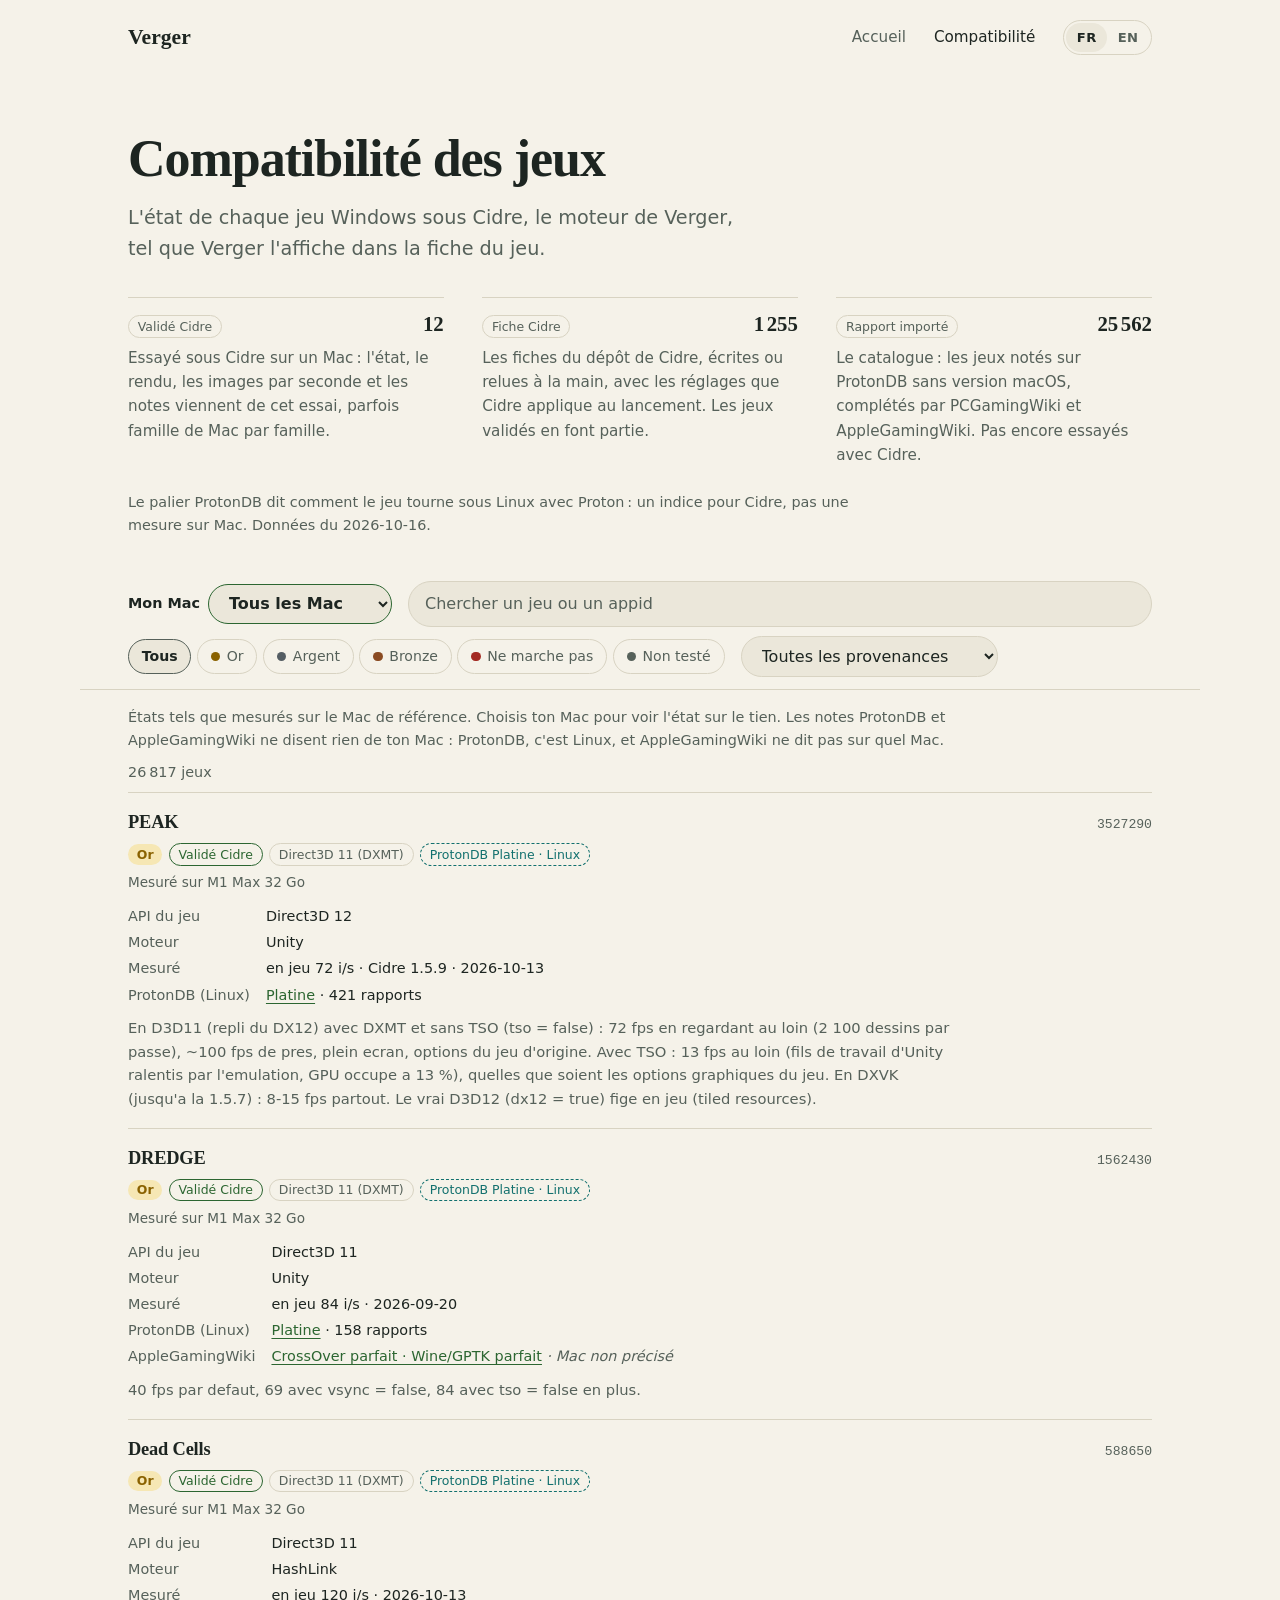
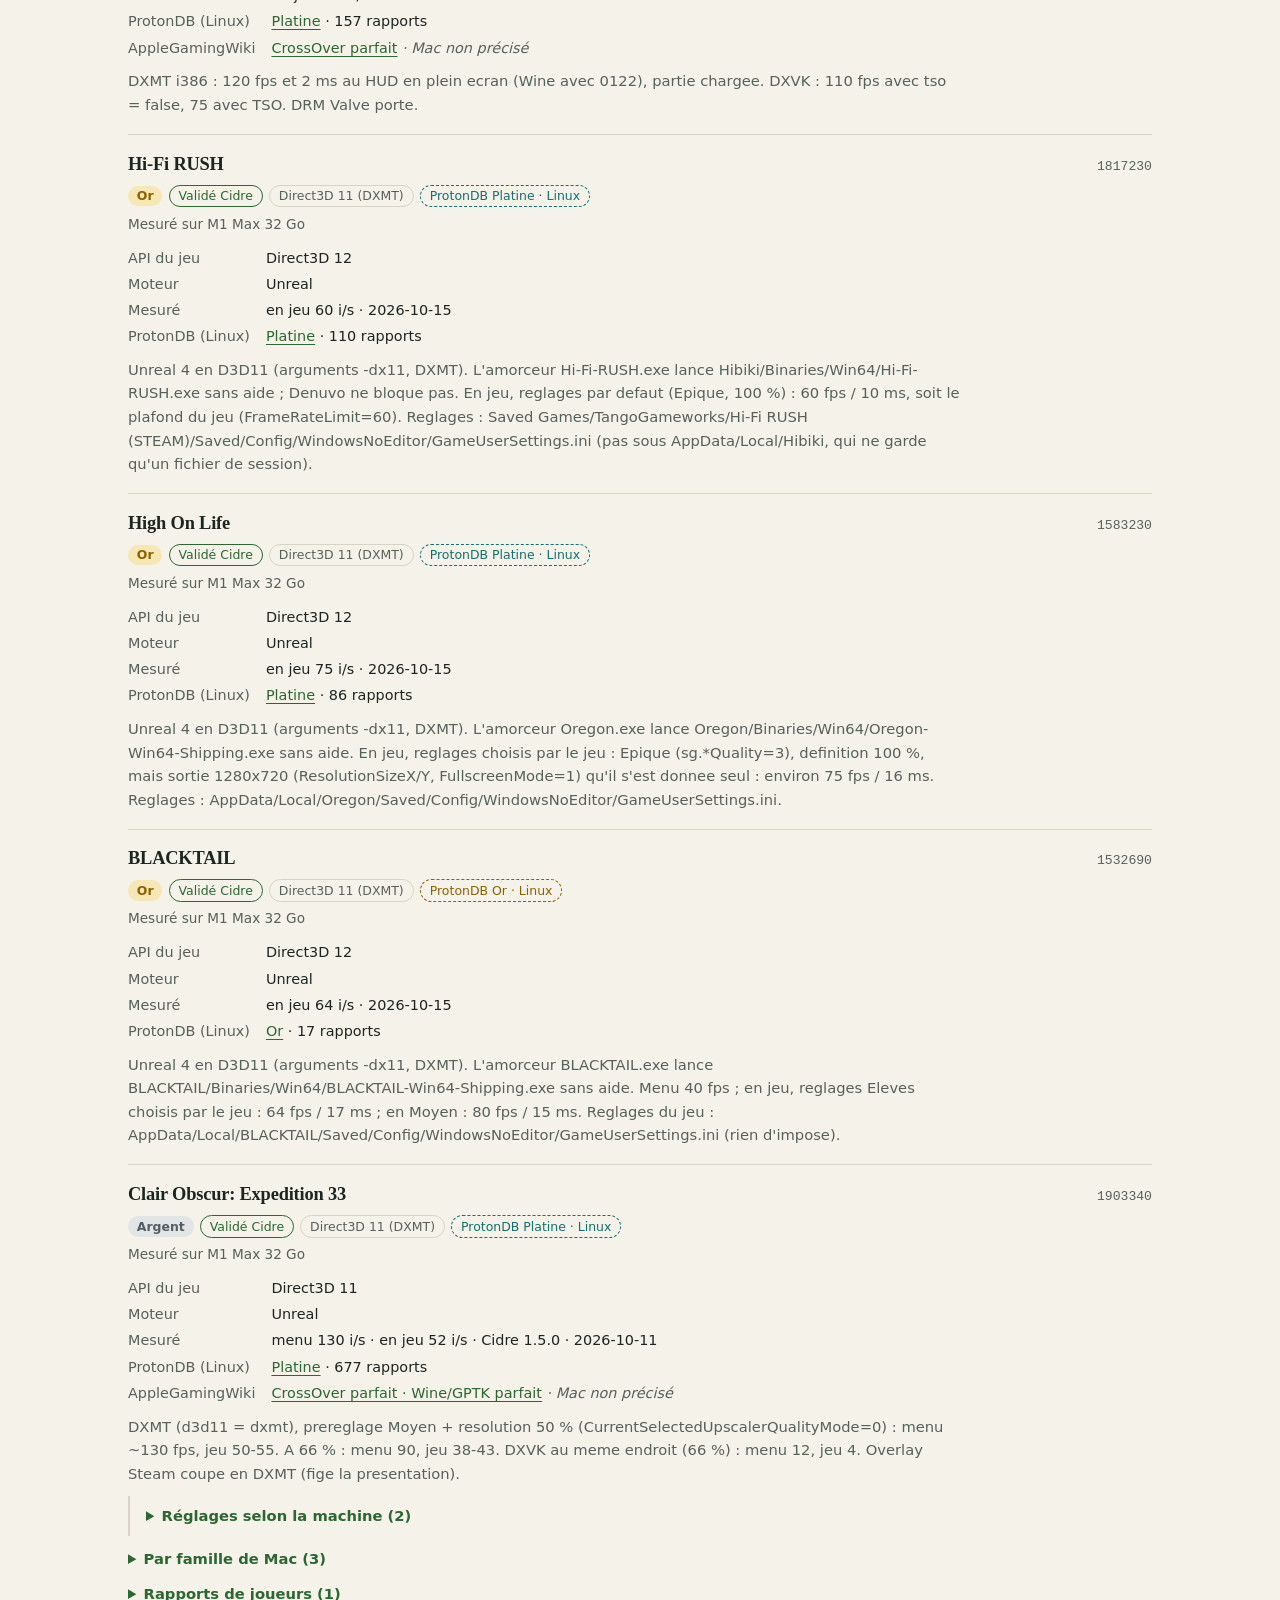
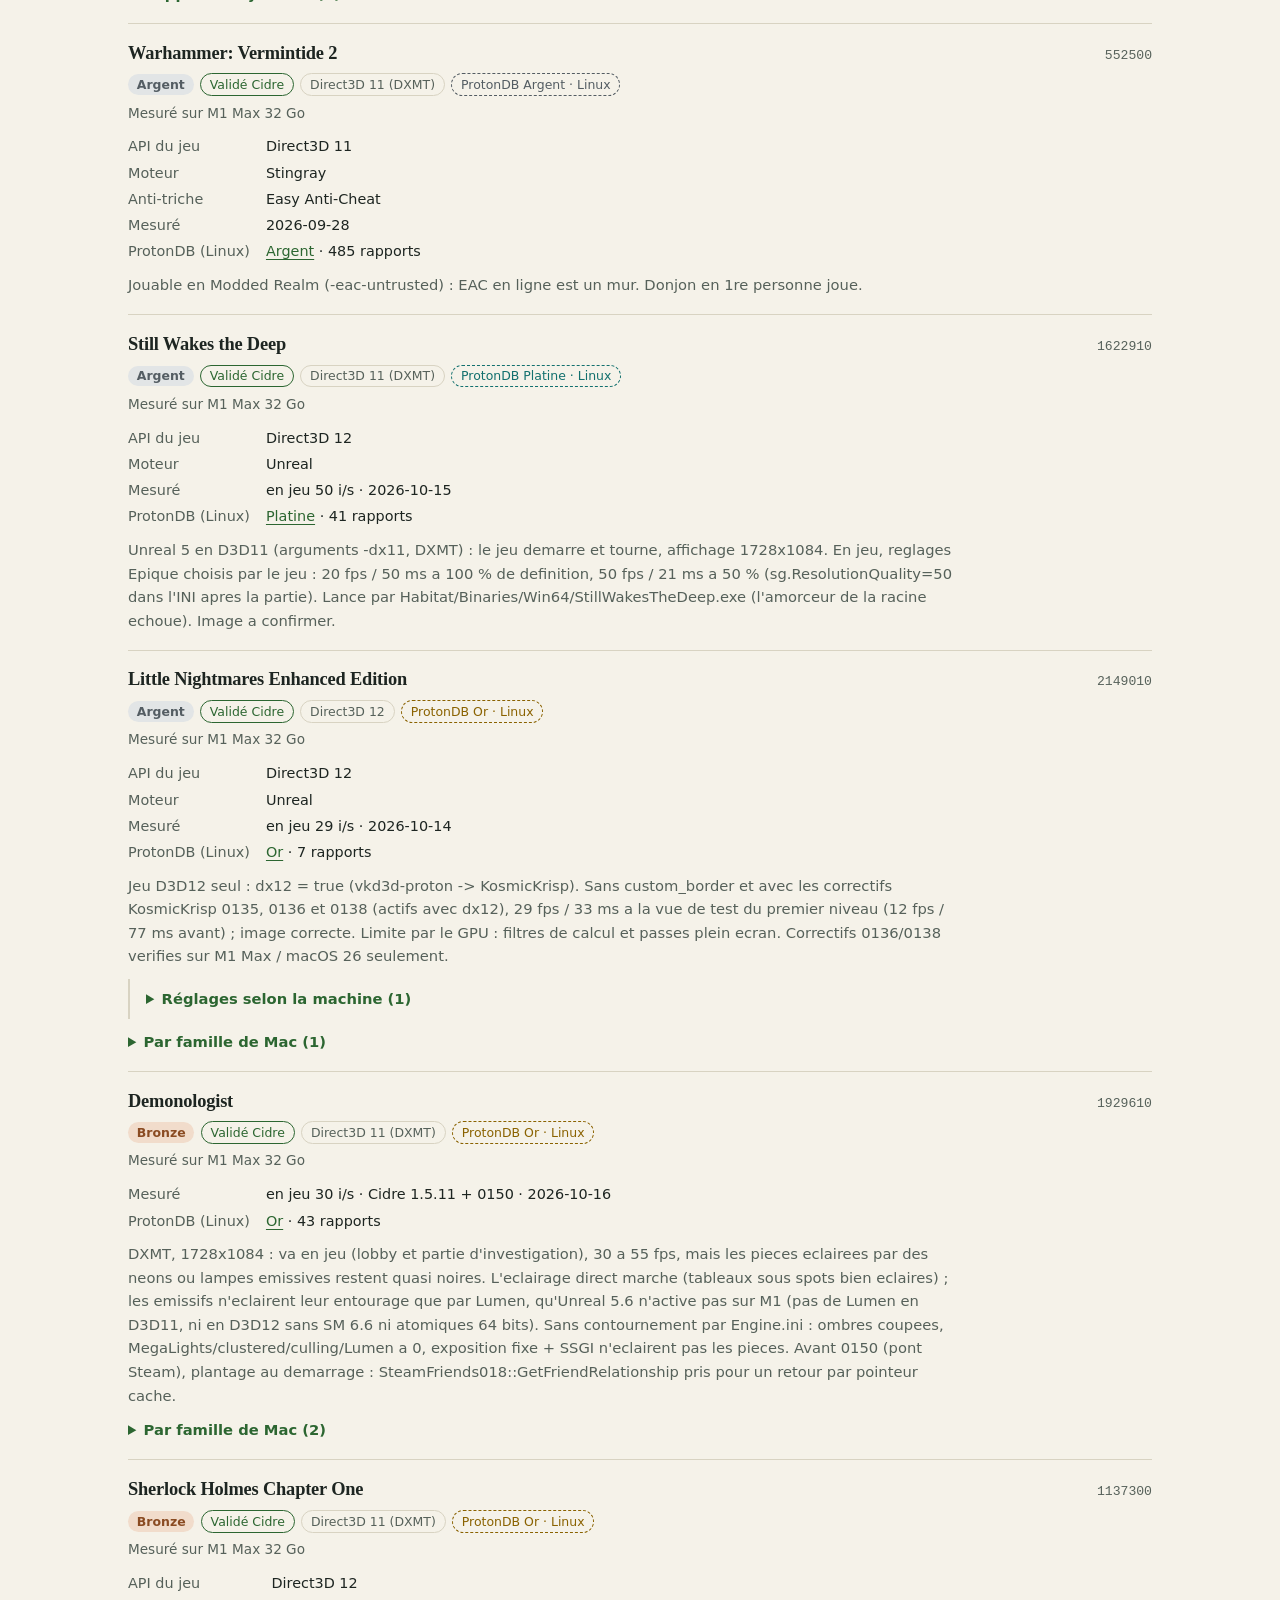
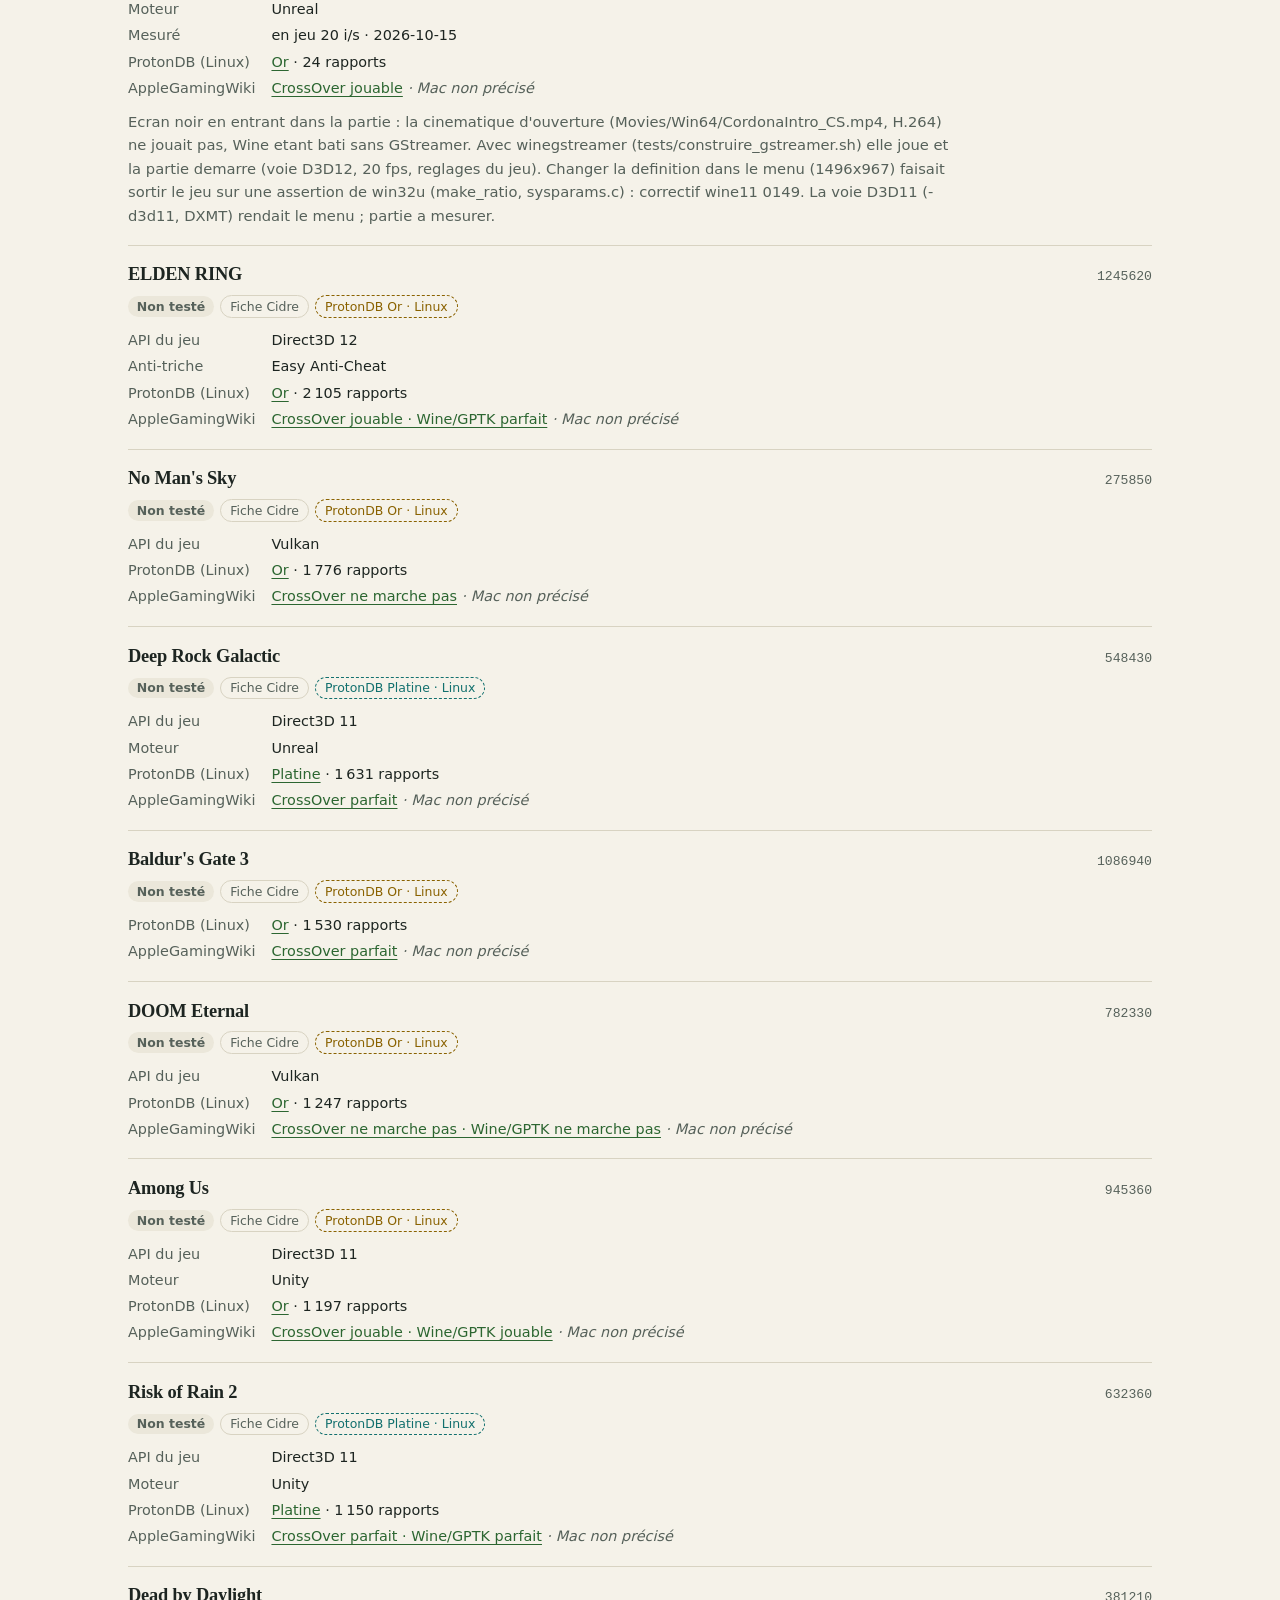
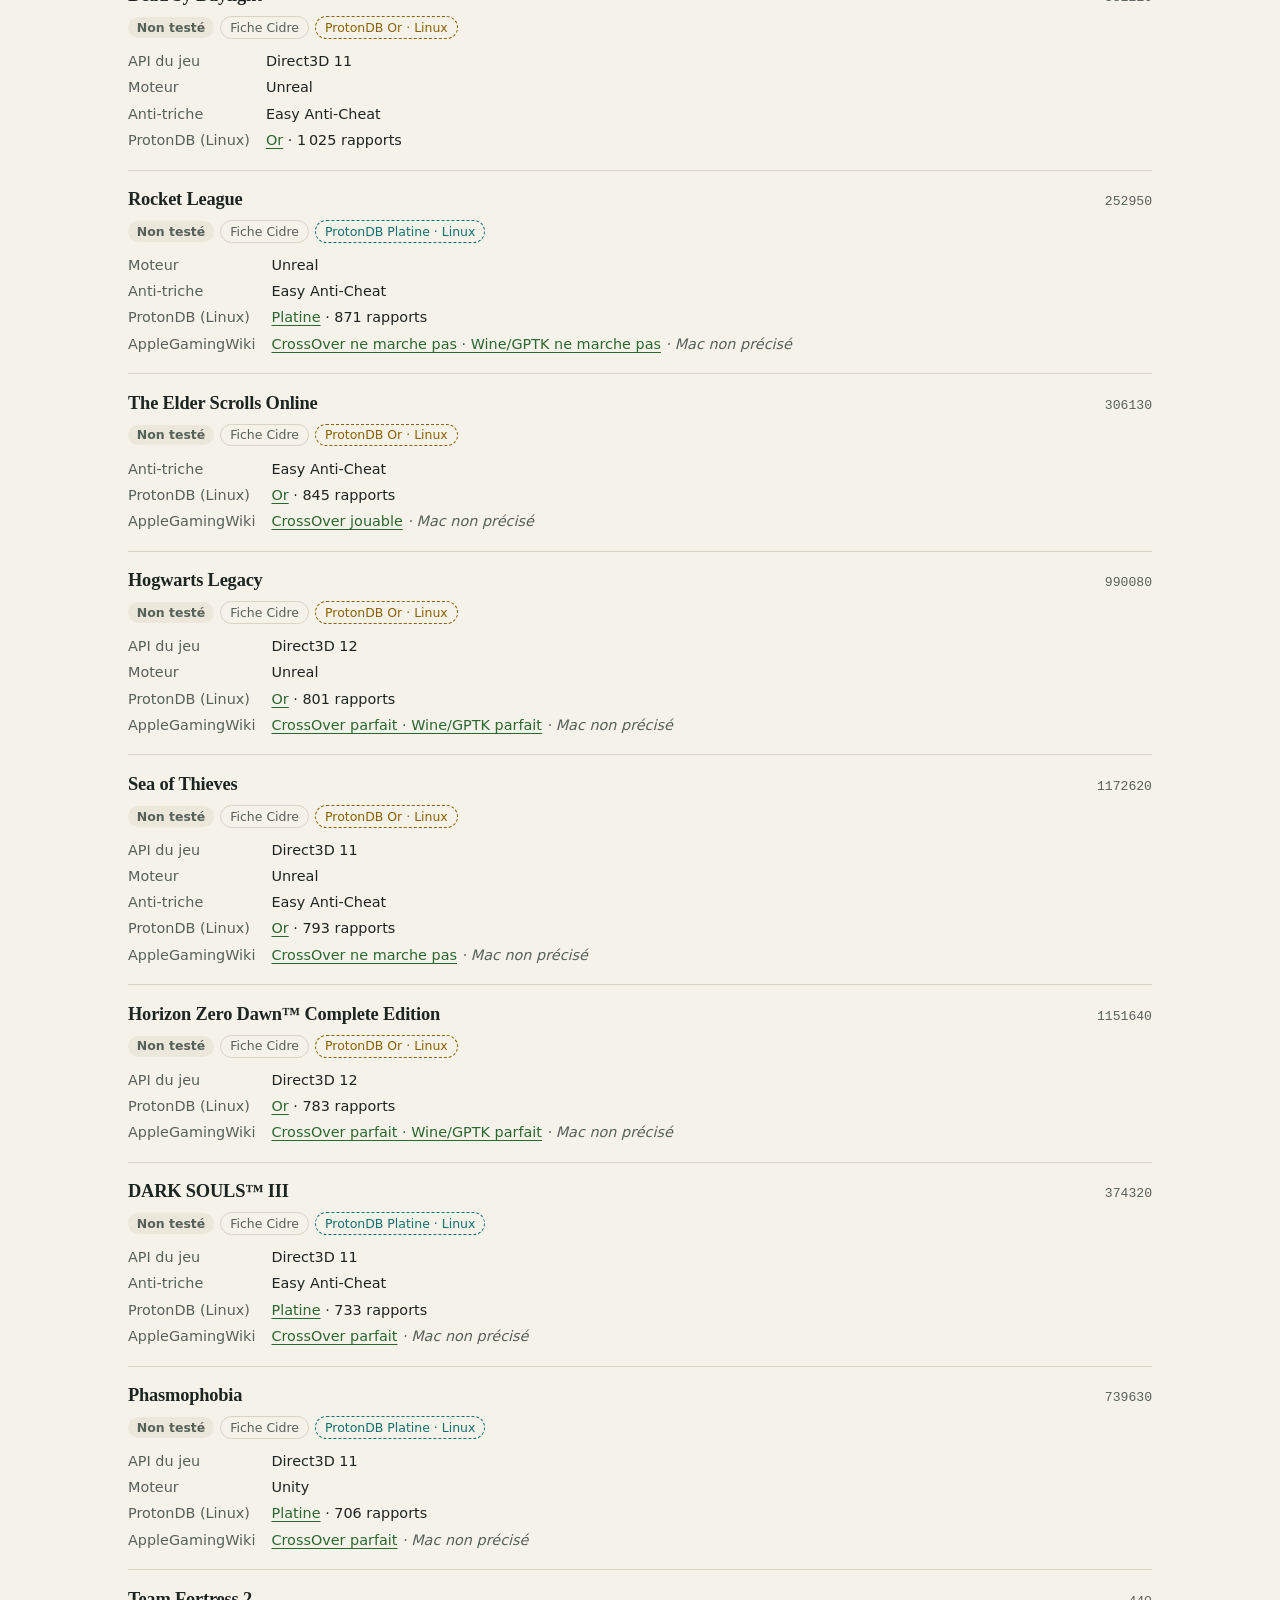
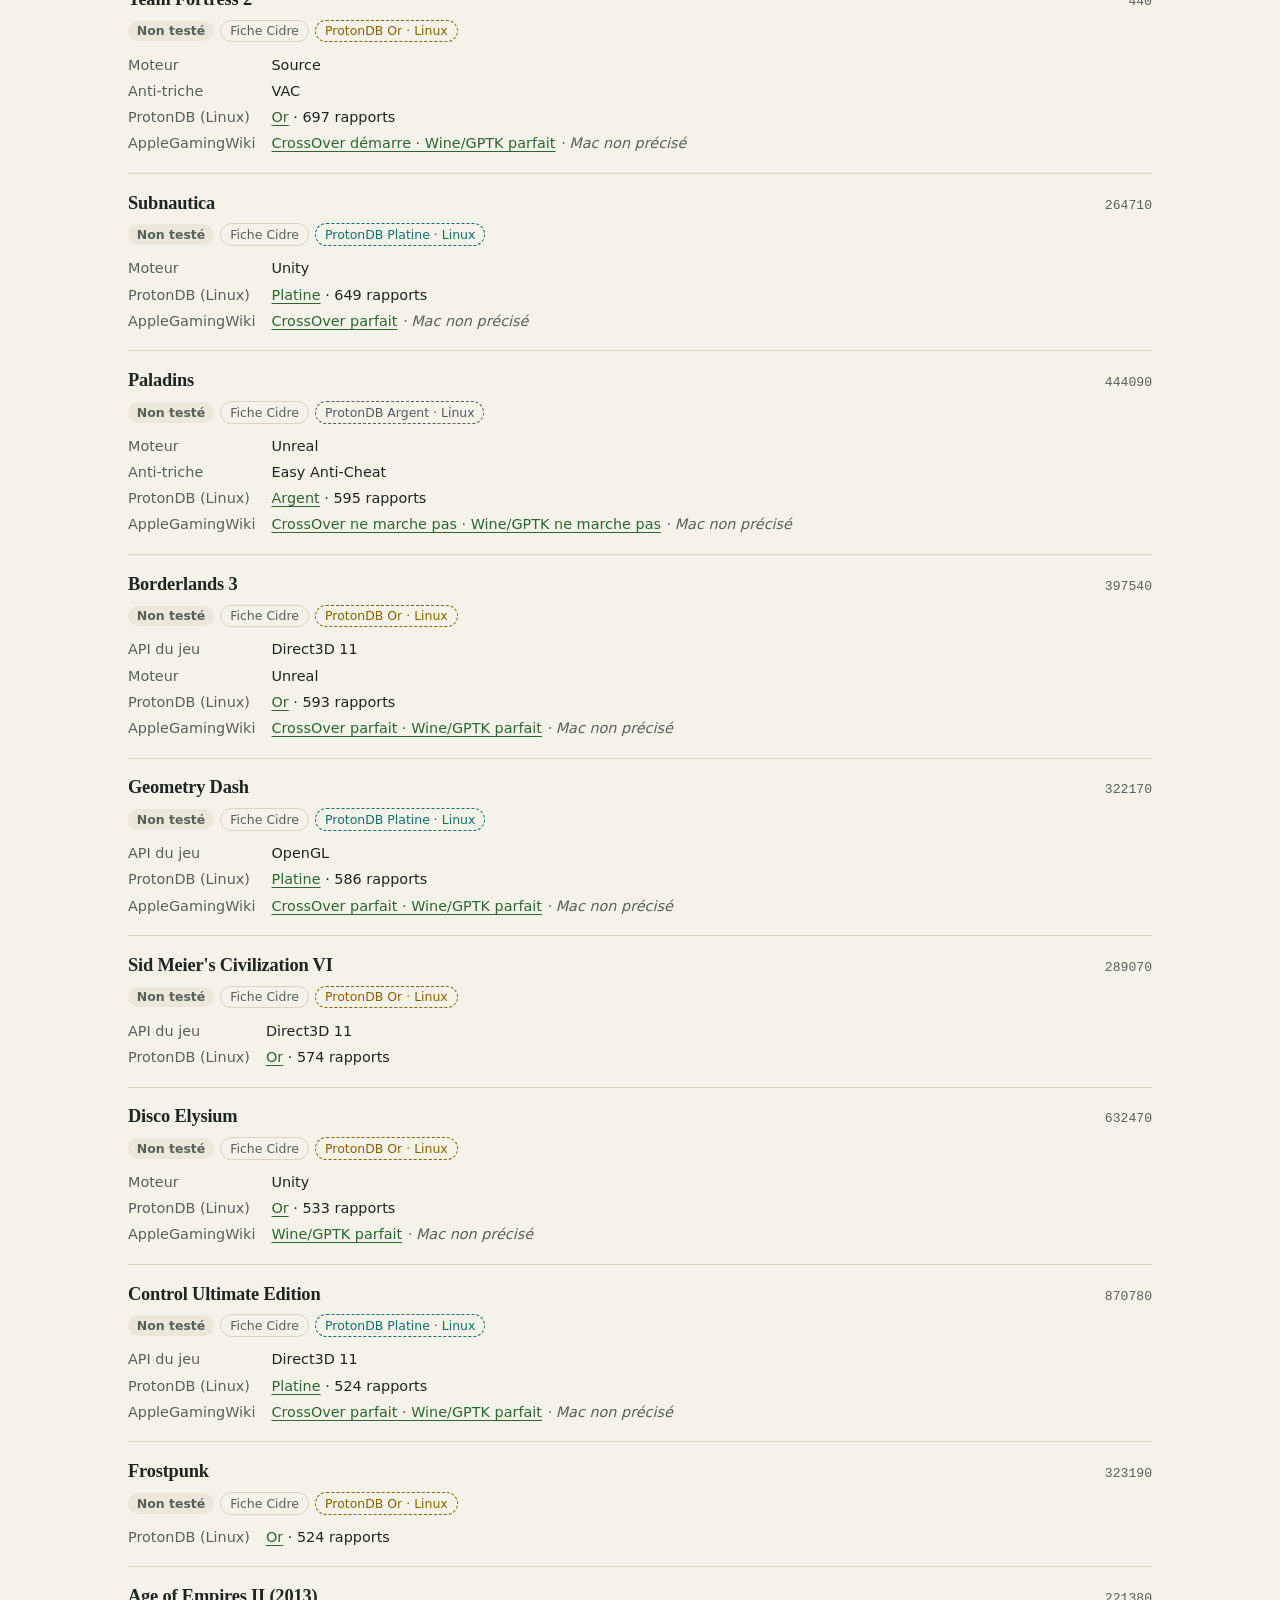
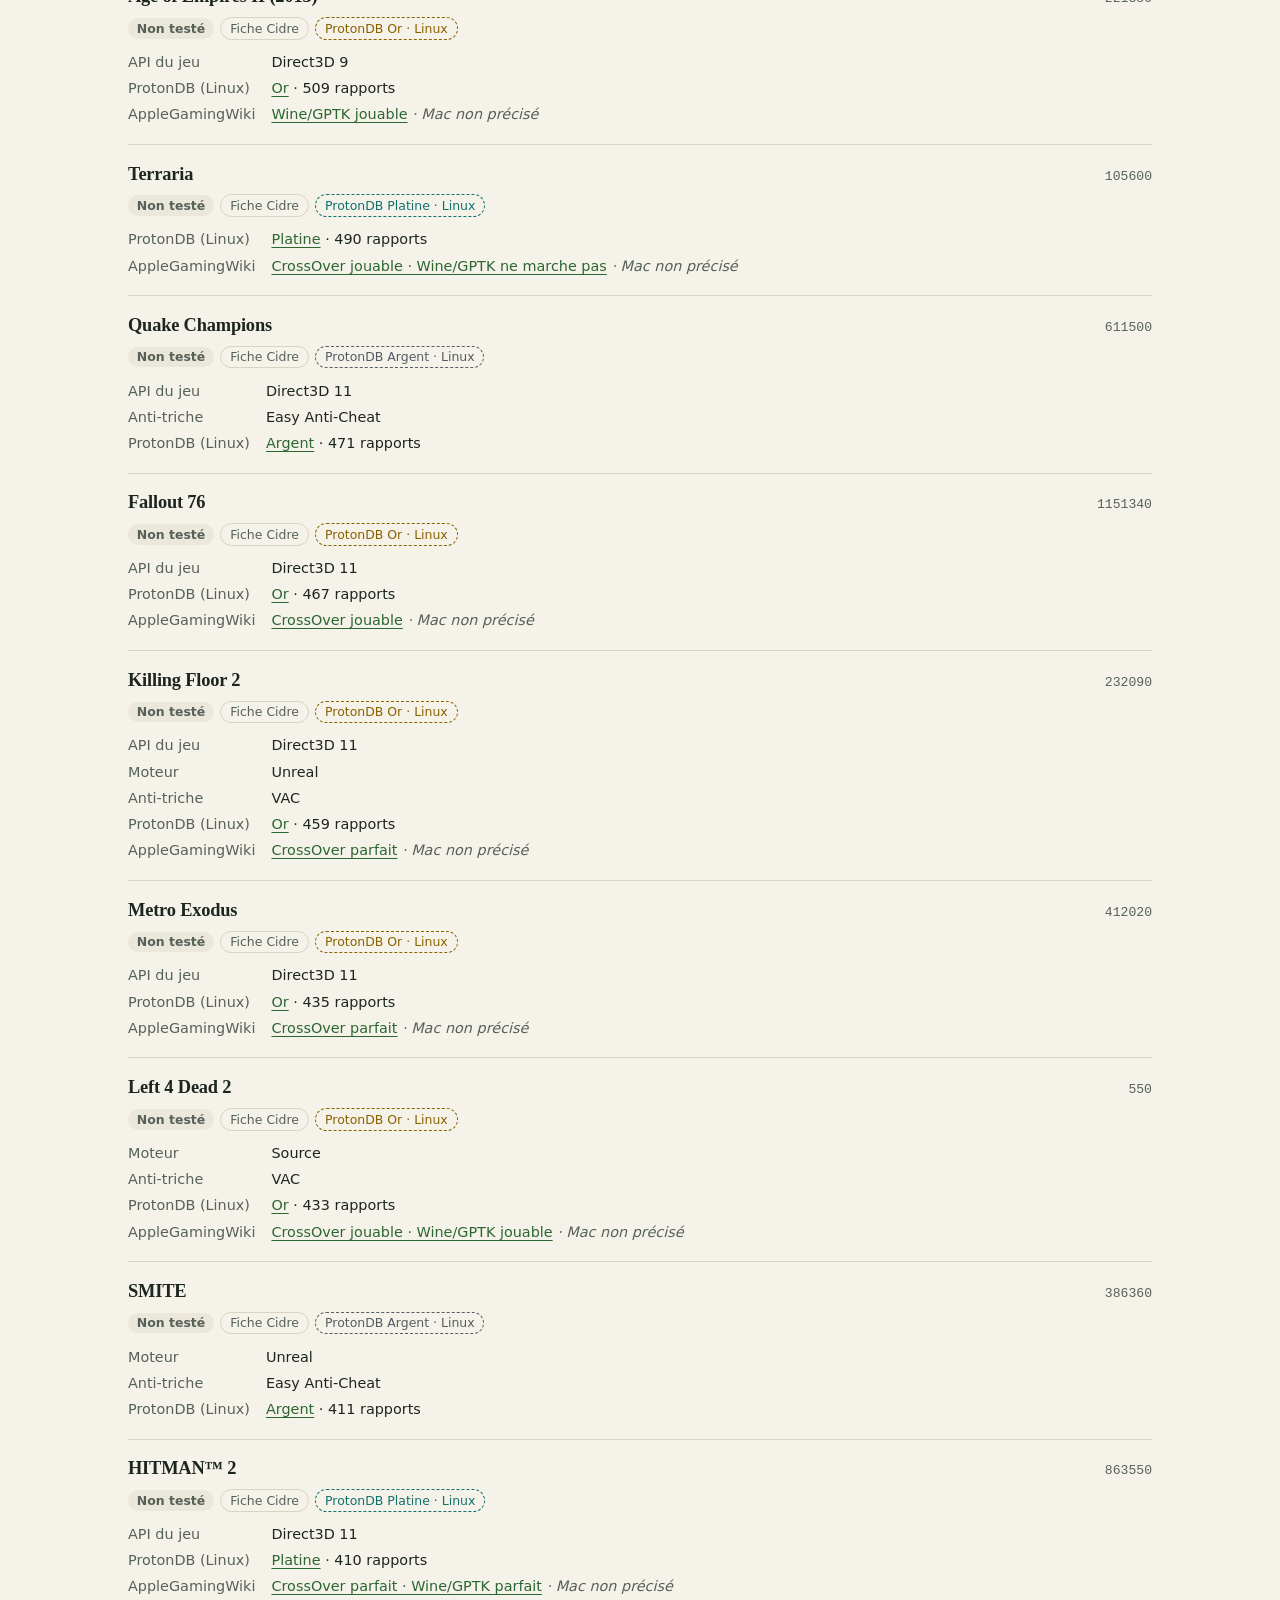
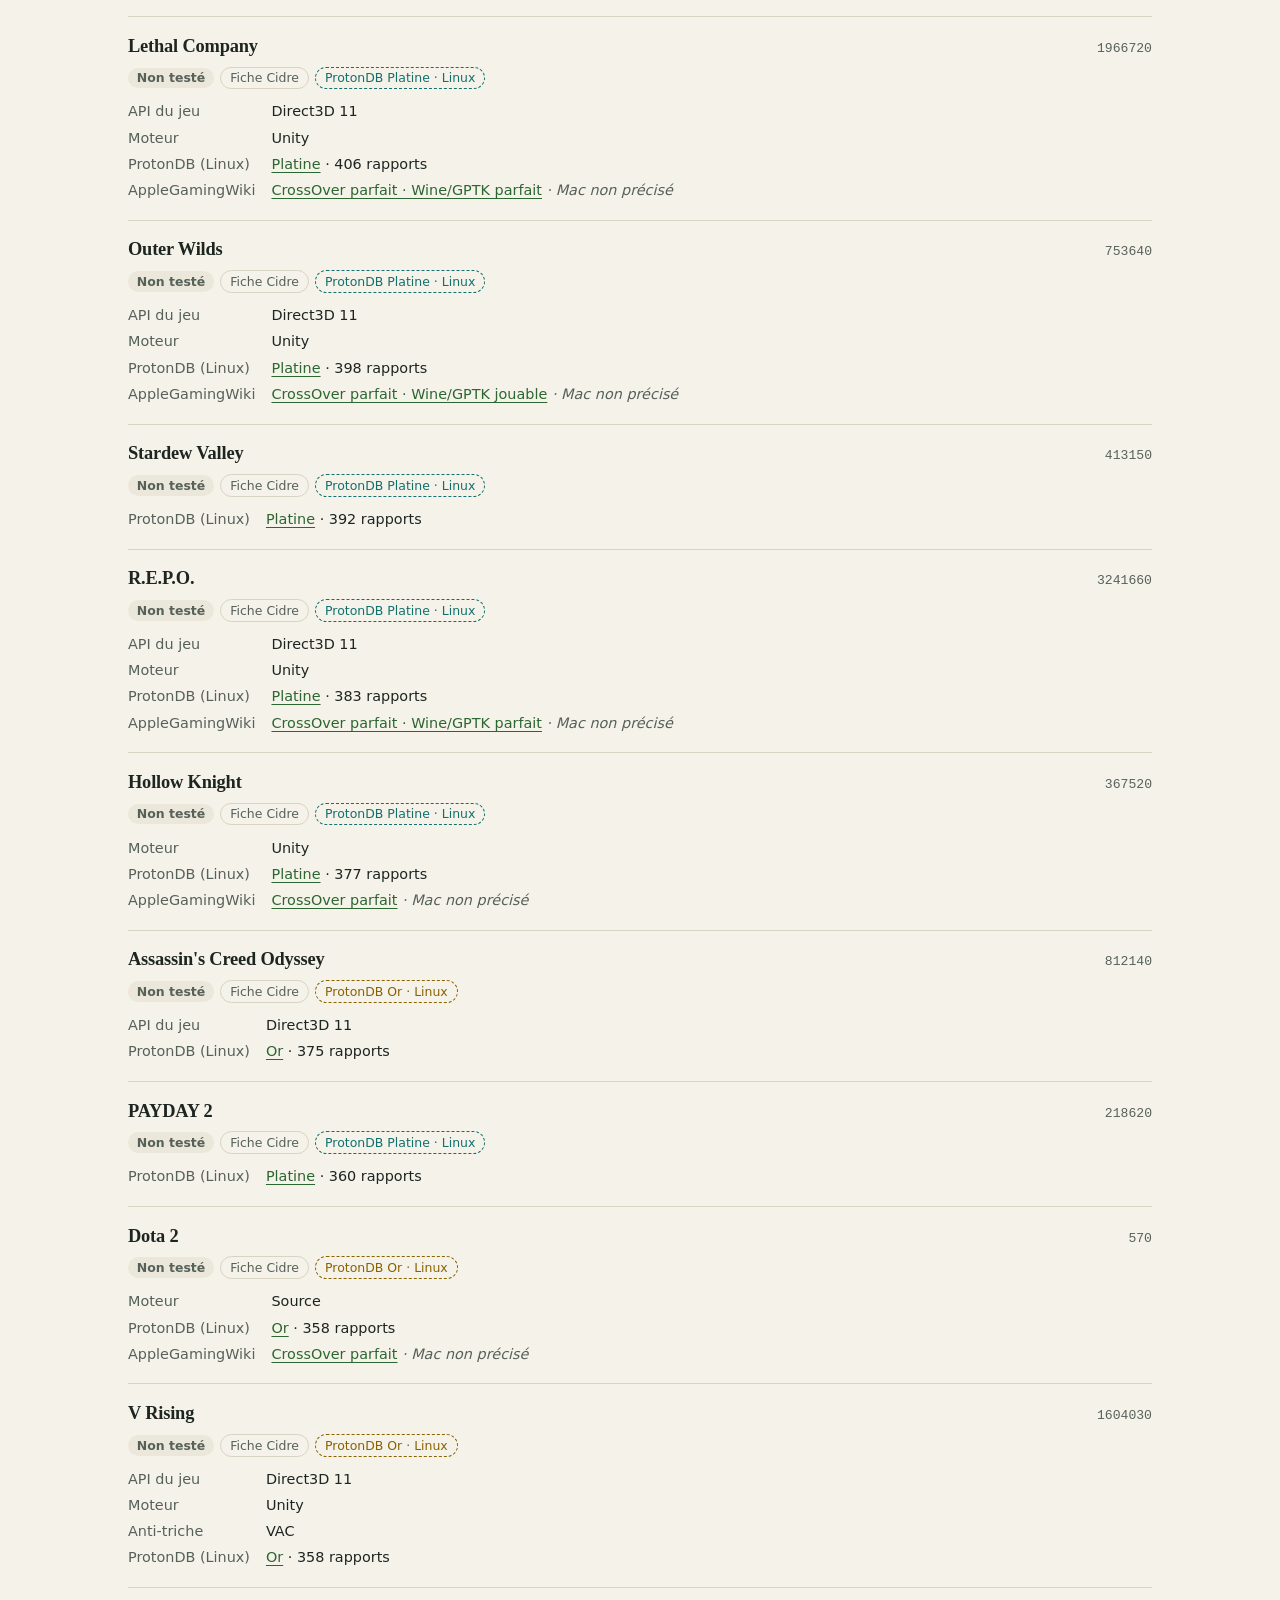
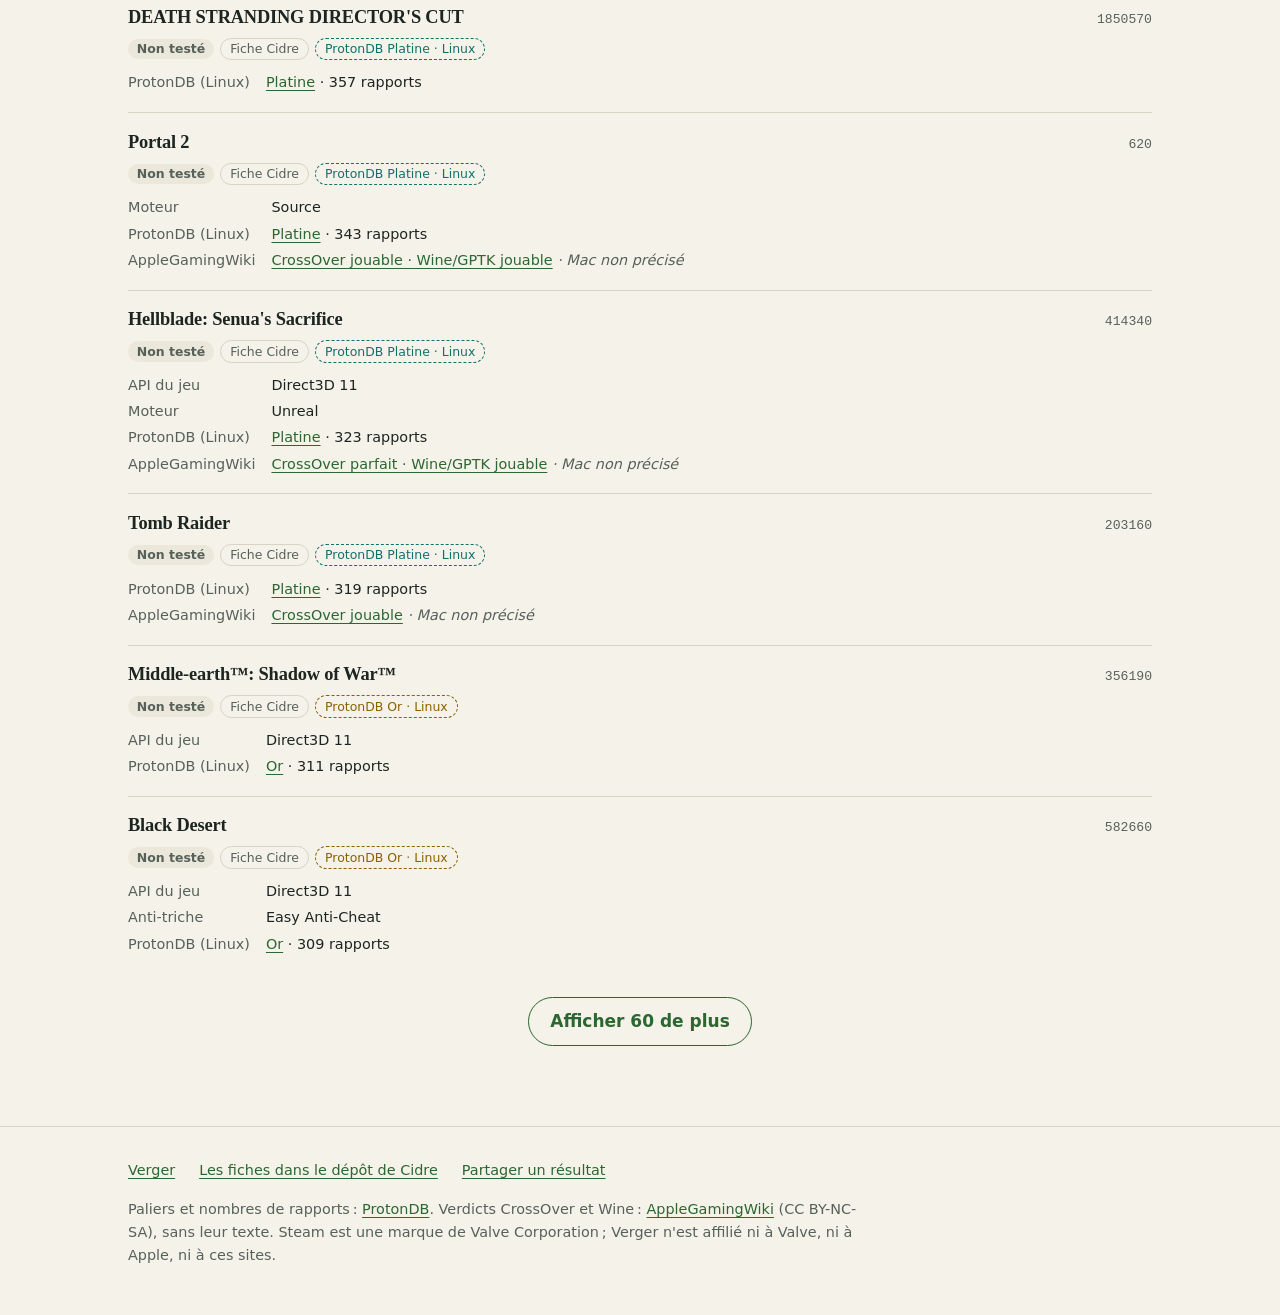
==== commit 98ed4a3a: "Site, Compatibilite : etat par Mac. Selecteur Mon Mac (memorise, ?mac=, devine par WebGL) qui evalue" ====
--- a/docs/compatibilite/index.html
+++ b/docs/compatibilite/index.html
@@ -60,6 +60,10 @@
     <p class="legende">Le palier ProtonDB dit comment le jeu tourne sous Linux avec Proton&#8239;: un indice pour Cidre, pas une mesure sur Mac. Données du <span data-date>—</span>.</p>
 
     <div class="filtres" role="search">
+      <label class="mon-mac">
+        <span>Mon Mac</span>
+        <select data-mac></select>
+      </label>
       <label class="recherche">
         <span class="visuel-cache">Chercher un jeu</span>
         <input type="search" data-recherche placeholder="Chercher un jeu ou un appid" autocomplete="off" spellcheck="false">
@@ -83,6 +87,7 @@
       </label>
     </div>
 
+    <p class="note-mac" data-note-mac></p>
     <p class="compte" data-compte aria-live="polite"></p>
     <ul class="jeux" data-liste></ul>
     <button type="button" class="bouton-suite" data-suite hidden></button>
--- a/docs/site.css
+++ b/docs/site.css
@@ -480,7 +480,7 @@
   .filtres { position: sticky; top: 0; z-index: 2; }
 }
 .recherche { flex: 1 1 12rem; }
-.recherche input, .provenance select {
+.recherche input, .provenance select, .mon-mac select {
   width: 100%;
   font: inherit;
   font-size: 1rem;           /* 16px : Safari sur iPhone ne zoome pas */
@@ -491,6 +491,8 @@
   padding: 0.55rem 1rem;
 }
 .provenance select { width: auto; padding-right: 2rem; }
+.mon-mac { display: inline-flex; align-items: center; gap: 0.5rem; font-weight: 600; font-size: 0.9rem; }
+.mon-mac select { width: auto; padding-right: 2rem; font-weight: 600; border-color: var(--accent); }
 .recherche input::placeholder { color: var(--encre-douce); }
 
 .etats { display: flex; flex-wrap: wrap; gap: 0.35rem; }
@@ -516,7 +518,8 @@
 }
 .point { width: 0.6rem; height: 0.6rem; border-radius: 50%; background: var(--c, var(--encre-douce)); }
 
-.compte { margin-top: 1.25rem; font-size: 0.9rem; color: var(--encre-douce); }
+.note-mac { margin-top: 1rem; max-width: 52rem; font-size: 0.9rem; color: var(--encre-douce); }
+.compte { margin-top: 0.6rem; font-size: 0.9rem; color: var(--encre-douce); }
 
 .jeux { margin: 0.5rem 0 0; padding: 0; list-style: none; }
 .jeu { padding-block: 1.1rem; border-top: 1px solid var(--trait); }
@@ -545,6 +548,28 @@
 .etat-bronze, .palier-bronze { --c: var(--bronze); --f: var(--bronze-fond); }
 .etat-ko, .palier-borked { --c: var(--ko); --f: var(--ko-fond); }
 .palier-platinum { --c: var(--platine); --f: var(--platine-fond); }
+/* une note importee n'a pas de Mac derriere : contour tirete, jamais pleine */
+.palier.importe { background: none; border: 1px dashed var(--c, var(--trait)); font-weight: 500; }
+.jeu .inconnu { color: var(--encre-douce); font-style: italic; }
+.provenance-etat { margin-top: 0.4rem; font-size: 0.85rem; color: var(--encre-douce); }
+.provenance-etat.ecart { color: var(--ambre); font-weight: 600; }
+.ici {
+  font-size: 0.75rem; font-weight: 700; color: var(--sur-accent); background: var(--accent);
+  padding: 0.05rem 0.5rem; border-radius: 999px;
+}
+.condition { font-size: 0.82rem; color: var(--encre-douce); }
+.sur-mac { margin-top: 0.7rem; padding: 0.5rem 0 0.5rem 1rem; border-left: 2px solid var(--accent); font-size: 0.92rem; }
+.sur-mac h4, .sur-mac > summary { font-size: 0.92rem; font-weight: 600; color: var(--accent); }
+.sur-mac > summary { cursor: pointer; }
+.sur-mac.variantes:is(details) { border-left-color: var(--trait); }
+.sur-mac .marques { margin-top: 0.35rem; }
+.sur-mac .details { margin-top: 0.35rem; }
+.sur-mac h4 { margin: 0; }
+.sur-mac .details + .details { border-top: 1px dashed var(--trait); padding-top: 0.35rem; }
+.jeu .mesure { margin-top: 0.2rem; font-size: 0.85rem; color: var(--encre-douce); }
+.jeu code { font: 0.82rem var(--mono); overflow-wrap: anywhere; }
+.sur-mac .details code { overflow-wrap: normal; word-break: normal; }
+.sur-mac .details dd { min-width: 0; }
 .point.etat-or, .point.etat-argent, .point.etat-bronze, .point.etat-ko { background: var(--c); }
 
 .jeu .details {
@@ -578,8 +603,12 @@
   cursor: pointer;
 }
 
+.bouton-suite[hidden] { display: none; }
+
 @media (max-width: 30rem) {
   .jeu .tete { flex-direction: column; gap: 0.1rem; }
   .provenance { flex: 1 1 100%; }
   .provenance select { width: 100%; }
-}
+  .mon-mac { flex: 1 1 100%; }
+  .mon-mac select { flex: 1; }
+}
